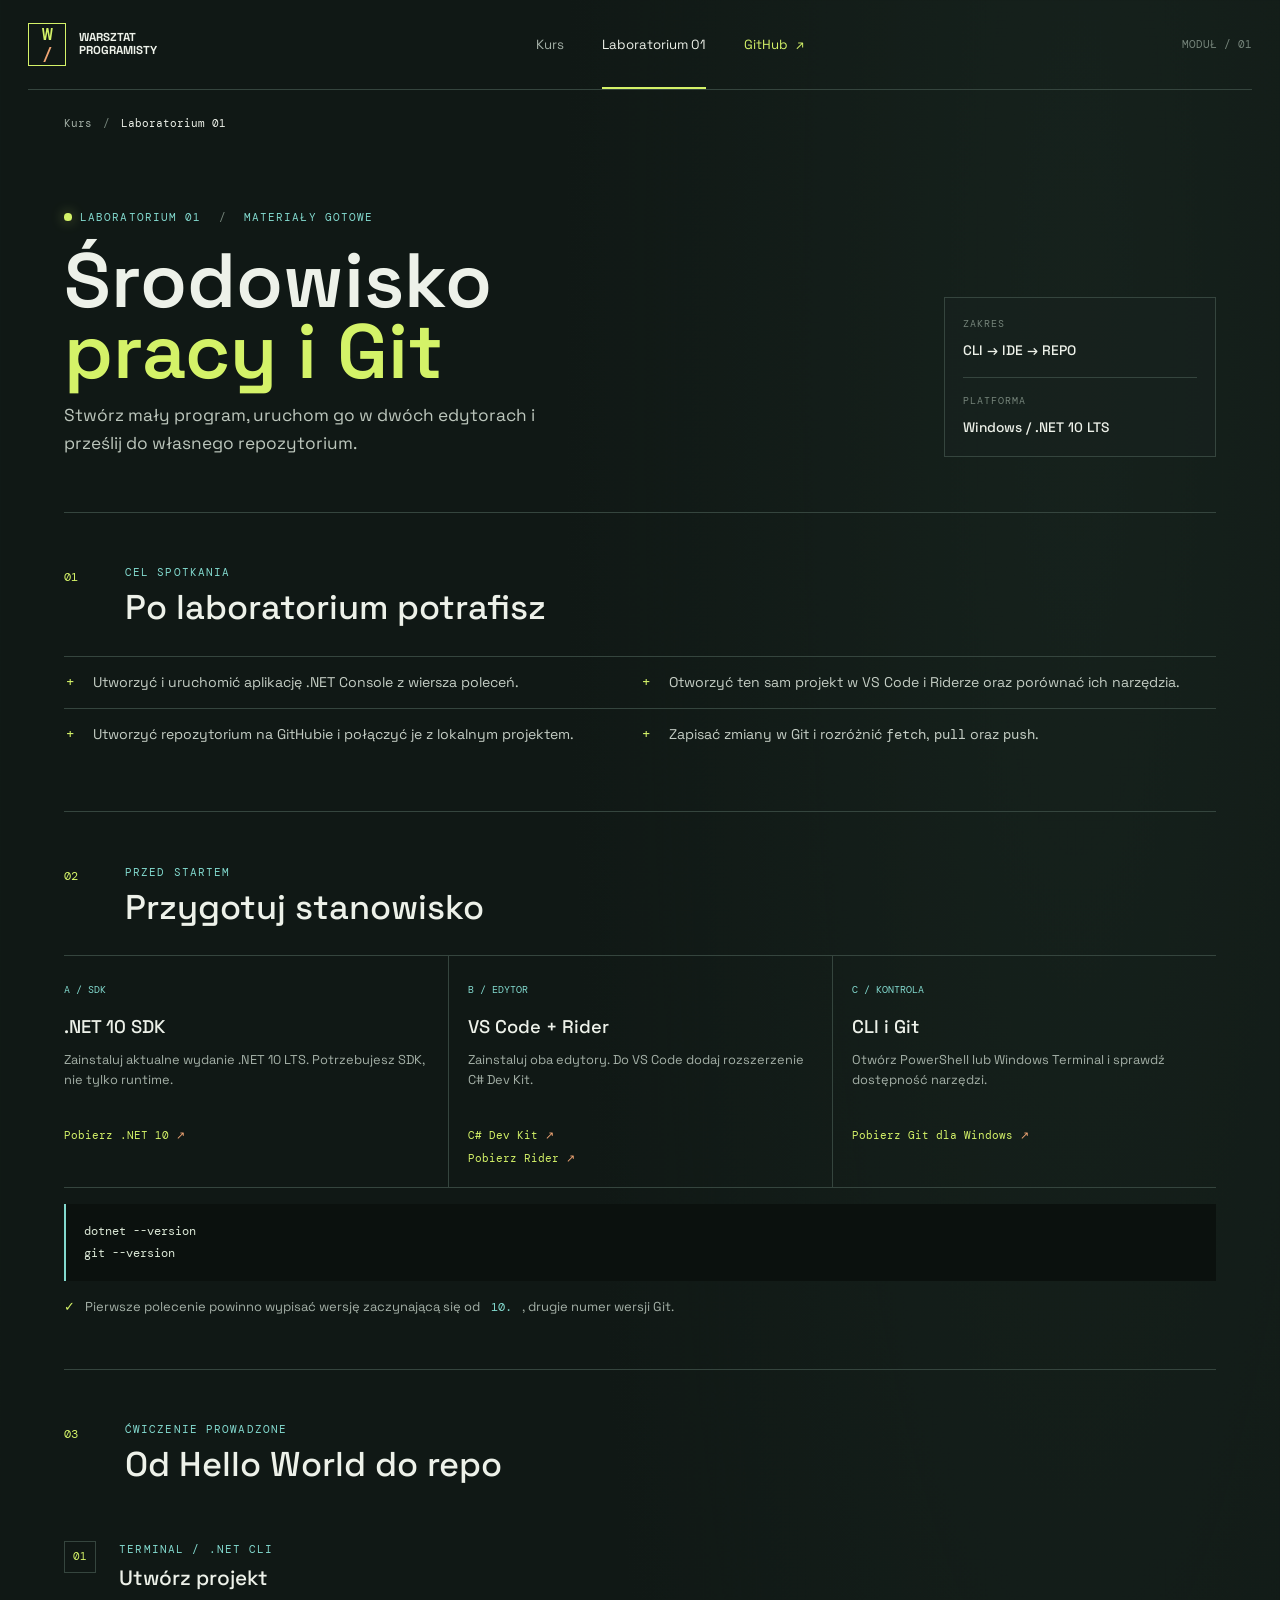
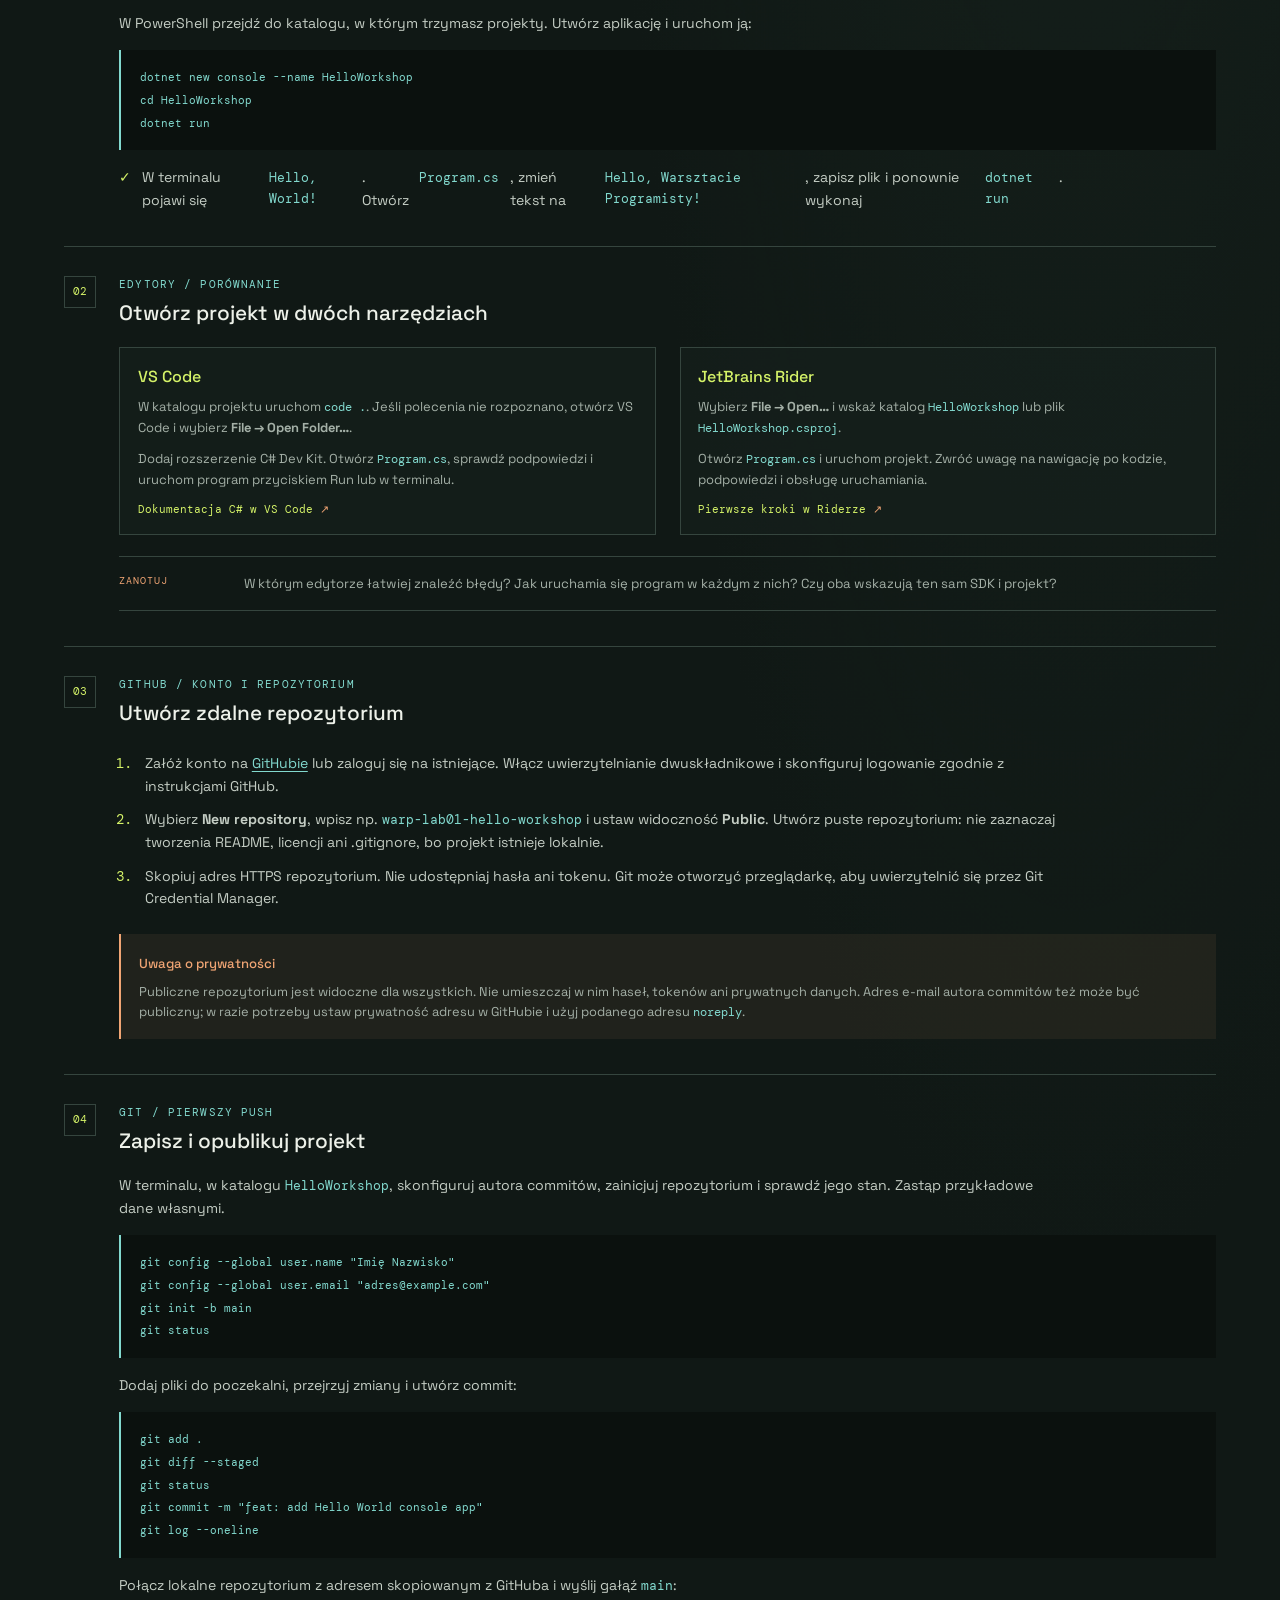
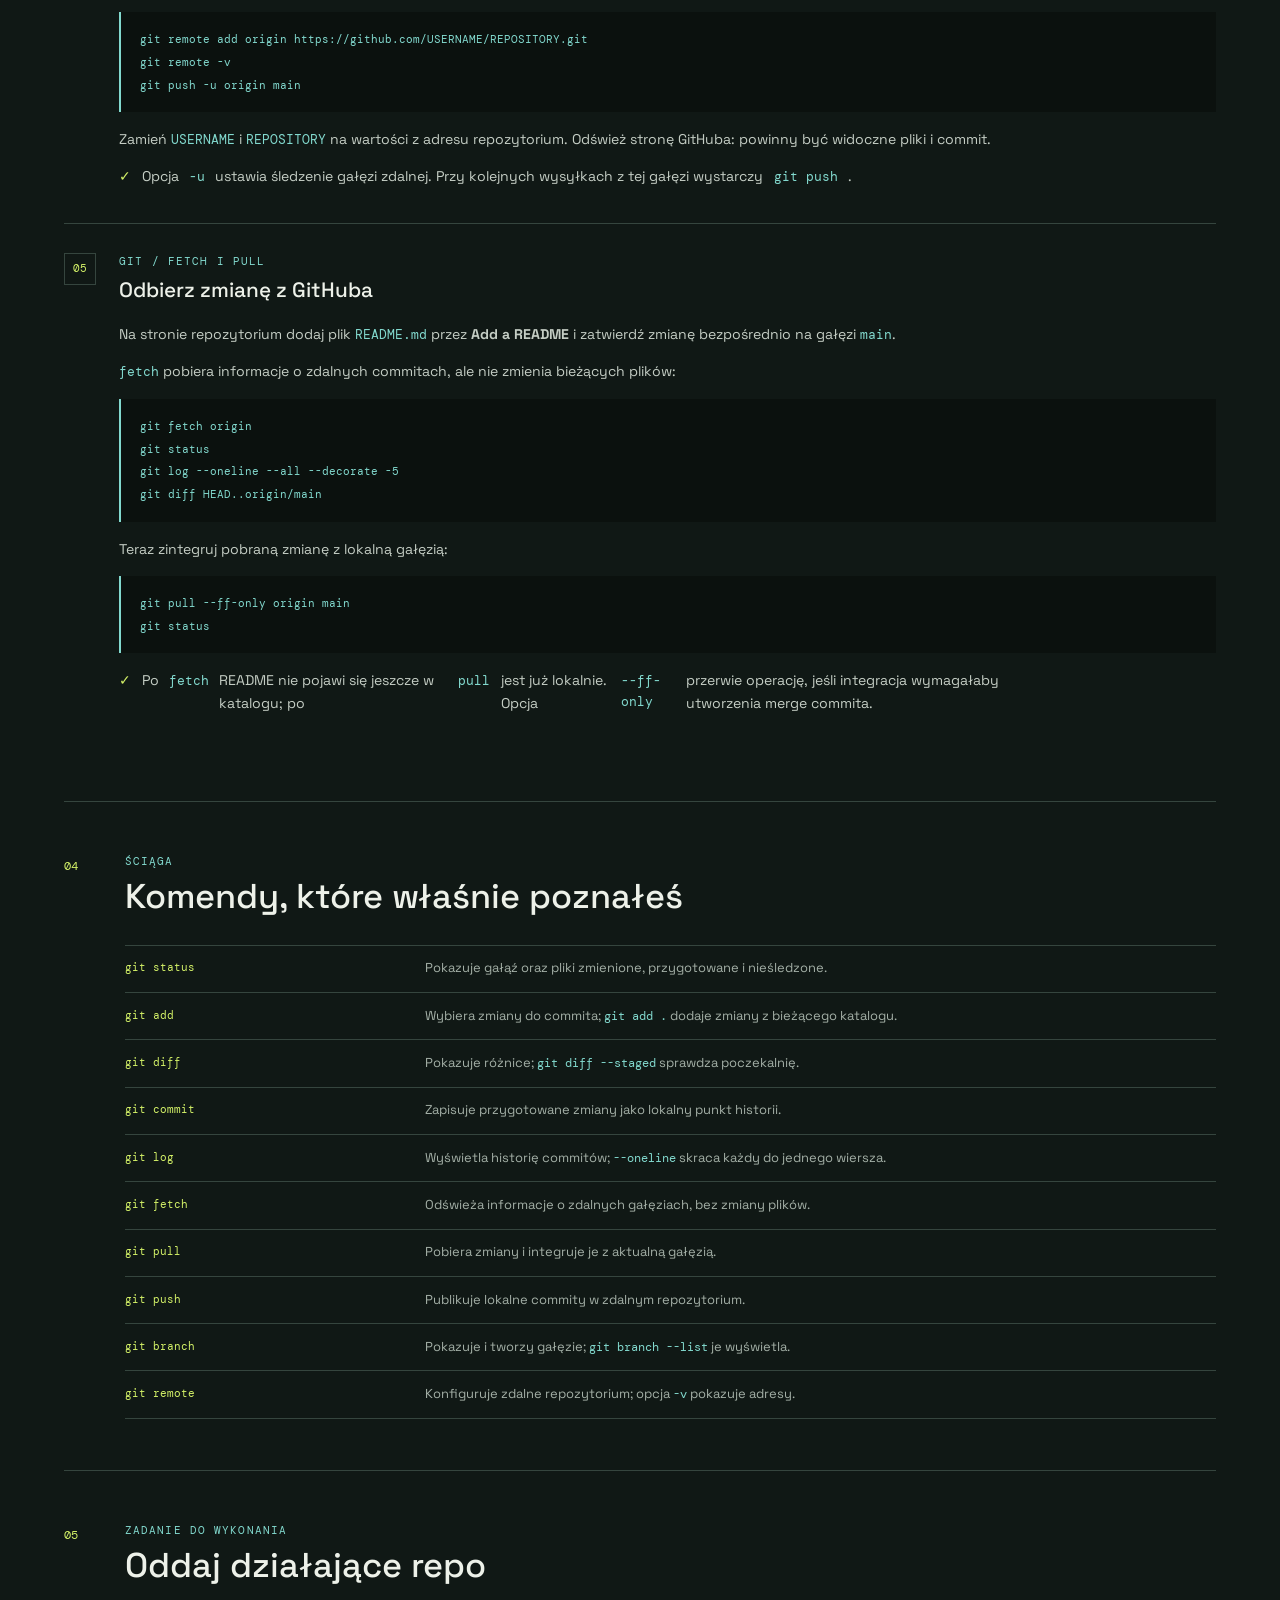
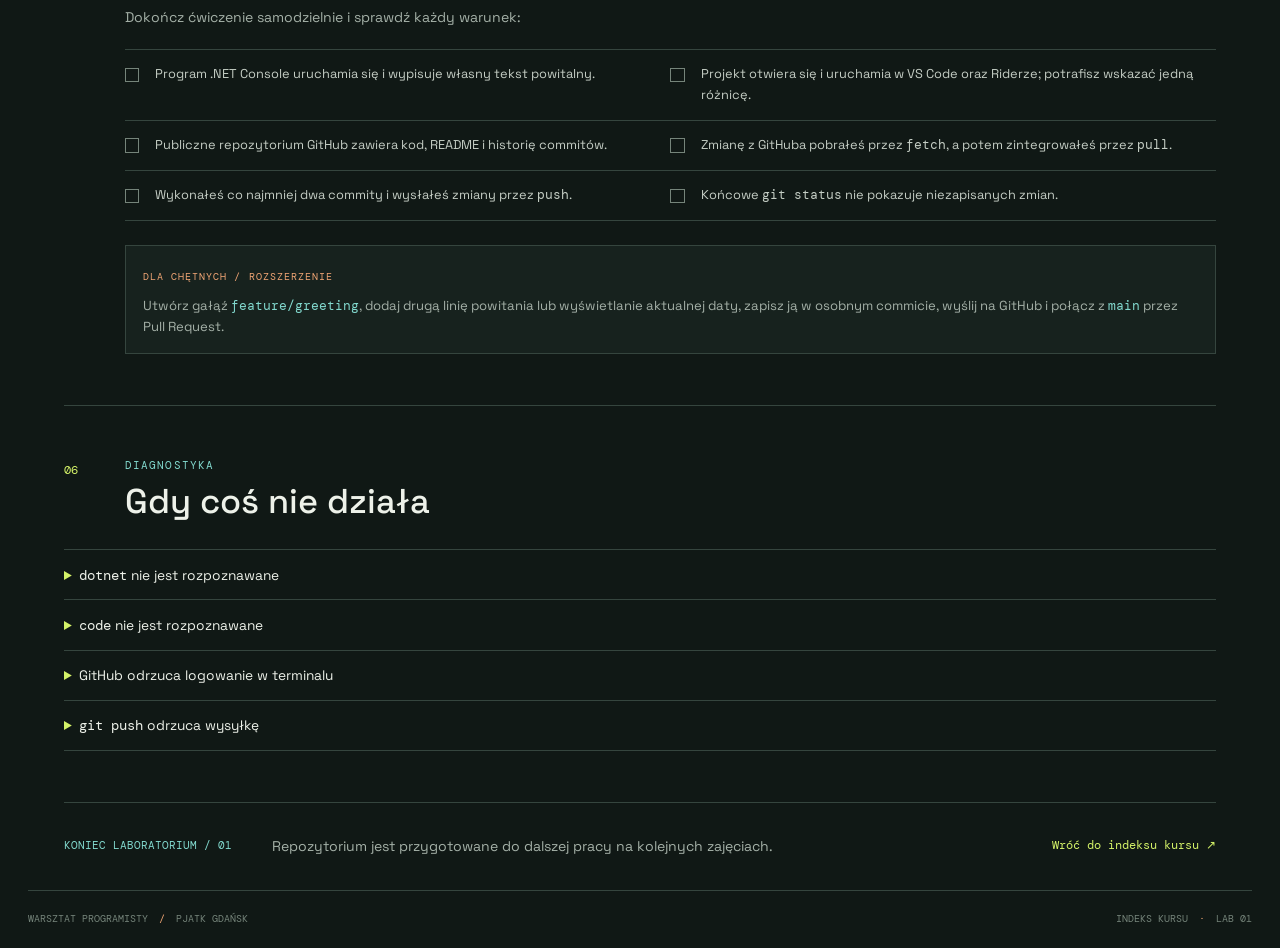
==== site/laboratoria/lab-01.html @ f2f9df4e "warp init" ====
<!doctype html>
<html lang="pl">
<head>
  <meta charset="utf-8">
  <meta name="viewport" content="width=device-width, initial-scale=1">
  <meta name="theme-color" content="#101815">
  <meta name="description" content="Laboratorium 01: projekt .NET Console, edytory oraz podstawy Git i GitHub.">
  <title>01. Środowisko pracy i Git | Warsztat Programisty</title>
  <link rel="preconnect" href="https://fonts.googleapis.com">
  <link rel="preconnect" href="https://fonts.gstatic.com" crossorigin>
  <link href="https://fonts.googleapis.com/css2?family=DM+Mono:wght@400;500&family=Space+Grotesk:wght@400;500;600;700&display=swap" rel="stylesheet">
  <link rel="stylesheet" href="../assets/css/styles.css">
</head>
<body>
  <a class="skip-link" href="#main">Przejdź do treści</a>
  <header class="site-header">
    <a class="wordmark" href="../index.html" aria-label="Warsztat Programisty, strona główna"><span class="wordmark-symbol" aria-hidden="true">W<span>/</span></span><span>WARSZTAT<br>PROGRAMISTY</span></a>
    <nav class="site-nav" aria-label="Nawigacja główna">
      <a class="nav-link" href="../index.html">Kurs</a>
      <a class="nav-link is-current" href="lab-01.html" aria-current="page">Laboratorium 01</a>
      <a class="nav-external" href="https://github.com/" target="_blank" rel="noreferrer">GitHub <span aria-hidden="true">↗</span></a>
    </nav>
    <span class="header-code">MODUŁ / 01</span>
  </header>

  <main id="main" class="lab-page">
    <nav class="breadcrumbs" aria-label="Okruszki nawigacyjne"><a href="../index.html">Kurs</a><span aria-hidden="true">/</span><span aria-current="page">Laboratorium 01</span></nav>
    <section class="lab-hero" aria-labelledby="lab-title">
      <div>
        <p class="eyebrow"><span class="live-dot" aria-hidden="true"></span> LABORATORIUM 01 <span class="eyebrow-divider">/</span> MATERIAŁY GOTOWE</p>
        <h1 id="lab-title">Środowisko<br><span>pracy i Git</span></h1>
        <p class="intro-lede">Stwórz mały program, uruchom go w dwóch edytorach i prześlij do własnego repozytorium.</p>
      </div>
      <aside class="lab-readout" aria-label="Zakres laboratorium"><span class="data-label">ZAKRES</span><strong>CLI → IDE → REPO</strong><span class="readout-rule" aria-hidden="true"></span><span class="data-label">PLATFORMA</span><strong>Windows / .NET 10 LTS</strong></aside>
    </section>

    <section class="section-block" aria-labelledby="outcomes-title">
      <div class="block-heading"><span class="block-number">01</span><div><p class="eyebrow">CEL SPOTKANIA</p><h2 id="outcomes-title">Po laboratorium potrafisz</h2></div></div>
      <ul class="outcome-list">
        <li>Utworzyć i uruchomić aplikację .NET Console z wiersza poleceń.</li>
        <li>Otworzyć ten sam projekt w VS Code i Riderze oraz porównać ich narzędzia.</li>
        <li>Utworzyć repozytorium na GitHubie i połączyć je z lokalnym projektem.</li>
        <li>Zapisać zmiany w Git i rozróżnić <code>fetch</code>, <code>pull</code> oraz <code>push</code>.</li>
      </ul>
    </section>

    <section class="section-block" aria-labelledby="prep-title">
      <div class="block-heading"><span class="block-number">02</span><div><p class="eyebrow">PRZED STARTEM</p><h2 id="prep-title">Przygotuj stanowisko</h2></div></div>
      <div class="prep-grid">
        <article class="prep-item"><span class="prep-index">A / SDK</span><h3>.NET 10 SDK</h3><p>Zainstaluj aktualne wydanie .NET 10 LTS. Potrzebujesz SDK, nie tylko runtime.</p><a class="small-link" href="https://dotnet.microsoft.com/download/dotnet/10.0" target="_blank" rel="noreferrer">Pobierz .NET 10 <span aria-hidden="true">↗</span></a></article>
        <article class="prep-item"><span class="prep-index">B / EDYTOR</span><h3>VS Code + Rider</h3><p>Zainstaluj oba edytory. Do VS Code dodaj rozszerzenie C# Dev Kit.</p><a class="small-link" href="https://code.visualstudio.com/docs/csharp/get-started" target="_blank" rel="noreferrer">C# Dev Kit <span aria-hidden="true">↗</span></a><a class="small-link" href="https://www.jetbrains.com/rider/download/" target="_blank" rel="noreferrer">Pobierz Rider <span aria-hidden="true">↗</span></a></article>
        <article class="prep-item"><span class="prep-index">C / KONTROLA</span><h3>CLI i Git</h3><p>Otwórz PowerShell lub Windows Terminal i sprawdź dostępność narzędzi.</p><a class="small-link" href="https://git-scm.com/download/win" target="_blank" rel="noreferrer">Pobierz Git dla Windows <span aria-hidden="true">↗</span></a></article>
      </div>
      <pre class="code-block"><code>dotnet --version
git --version</code></pre>
      <p class="expected-result"><span class="result-mark" aria-hidden="true">✓</span> Pierwsze polecenie powinno wypisać wersję zaczynającą się od <code>10.</code>, drugie numer wersji Git.</p>
    </section>

    <section class="section-block" aria-labelledby="steps-title">
      <div class="block-heading"><span class="block-number">03</span><div><p class="eyebrow">ĆWICZENIE PROWADZONE</p><h2 id="steps-title">Od Hello World do repo</h2></div></div>
      <article class="lesson-step">
        <div class="step-heading"><span class="step-number">01</span><div><p class="eyebrow">TERMINAL / .NET CLI</p><h3>Utwórz projekt</h3></div></div>
        <p>W PowerShell przejdź do katalogu, w którym trzymasz projekty. Utwórz aplikację i uruchom ją:</p>
        <pre class="code-block"><code>dotnet new console --name HelloWorkshop
cd HelloWorkshop
dotnet run</code></pre>
        <p class="expected-result"><span class="result-mark" aria-hidden="true">✓</span> W terminalu pojawi się <code>Hello, World!</code>. Otwórz <code>Program.cs</code>, zmień tekst na <code>Hello, Warsztacie Programisty!</code>, zapisz plik i ponownie wykonaj <code>dotnet run</code>.</p>
      </article>

      <article class="lesson-step">
        <div class="step-heading"><span class="step-number">02</span><div><p class="eyebrow">EDYTORY / PORÓWNANIE</p><h3>Otwórz projekt w dwóch narzędziach</h3></div></div>
        <div class="editor-columns">
          <div><h4>VS Code</h4><p>W katalogu projektu uruchom <code>code .</code>. Jeśli polecenia nie rozpoznano, otwórz VS Code i wybierz <strong>File → Open Folder…</strong>.</p><p>Dodaj rozszerzenie C# Dev Kit. Otwórz <code>Program.cs</code>, sprawdź podpowiedzi i uruchom program przyciskiem Run lub w terminalu.</p><a class="small-link" href="https://code.visualstudio.com/docs/csharp/get-started" target="_blank" rel="noreferrer">Dokumentacja C# w VS Code <span aria-hidden="true">↗</span></a></div>
          <div><h4>JetBrains Rider</h4><p>Wybierz <strong>File → Open…</strong> i wskaż katalog <code>HelloWorkshop</code> lub plik <code>HelloWorkshop.csproj</code>.</p><p>Otwórz <code>Program.cs</code> i uruchom projekt. Zwróć uwagę na nawigację po kodzie, podpowiedzi i obsługę uruchamiania.</p><a class="small-link" href="https://www.jetbrains.com/help/rider/Getting_Started.html" target="_blank" rel="noreferrer">Pierwsze kroki w Riderze <span aria-hidden="true">↗</span></a></div>
        </div>
        <div class="comparison-prompt"><span class="data-label">ZANOTUJ</span><p>W którym edytorze łatwiej znaleźć błędy? Jak uruchamia się program w każdym z nich? Czy oba wskazują ten sam SDK i projekt?</p></div>
      </article>

      <article class="lesson-step">
        <div class="step-heading"><span class="step-number">03</span><div><p class="eyebrow">GITHUB / KONTO I REPOZYTORIUM</p><h3>Utwórz zdalne repozytorium</h3></div></div>
        <ol class="instruction-list">
          <li>Załóż konto na <a href="https://github.com/signup" target="_blank" rel="noreferrer">GitHubie</a> lub zaloguj się na istniejące. Włącz uwierzytelnianie dwuskładnikowe i skonfiguruj logowanie zgodnie z instrukcjami GitHub.</li>
          <li>Wybierz <strong>New repository</strong>, wpisz np. <code>warp-lab01-hello-workshop</code> i ustaw widoczność <strong>Public</strong>. Utwórz puste repozytorium: nie zaznaczaj tworzenia README, licencji ani .gitignore, bo projekt istnieje lokalnie.</li>
          <li>Skopiuj adres HTTPS repozytorium. Nie udostępniaj hasła ani tokenu. Git może otworzyć przeglądarkę, aby uwierzytelnić się przez Git Credential Manager.</li>
        </ol>
        <aside class="safety-note"><strong>Uwaga o prywatności</strong><p>Publiczne repozytorium jest widoczne dla wszystkich. Nie umieszczaj w nim haseł, tokenów ani prywatnych danych. Adres e-mail autora commitów też może być publiczny; w razie potrzeby ustaw prywatność adresu w GitHubie i użyj podanego adresu <code>noreply</code>.</p></aside>
      </article>

      <article class="lesson-step">
        <div class="step-heading"><span class="step-number">04</span><div><p class="eyebrow">GIT / PIERWSZY PUSH</p><h3>Zapisz i opublikuj projekt</h3></div></div>
        <p>W terminalu, w katalogu <code>HelloWorkshop</code>, skonfiguruj autora commitów, zainicjuj repozytorium i sprawdź jego stan. Zastąp przykładowe dane własnymi.</p>
        <pre class="code-block"><code>git config --global user.name "Imię Nazwisko"
git config --global user.email "adres@example.com"
git init -b main
git status</code></pre>
        <p>Dodaj pliki do poczekalni, przejrzyj zmiany i utwórz commit:</p>
        <pre class="code-block"><code>git add .
git diff --staged
git status
git commit -m "feat: add Hello World console app"
git log --oneline</code></pre>
        <p>Połącz lokalne repozytorium z adresem skopiowanym z GitHuba i wyślij gałąź <code>main</code>:</p>
        <pre class="code-block"><code>git remote add origin https://github.com/USERNAME/REPOSITORY.git
git remote -v
git push -u origin main</code></pre>
        <p>Zamień <code>USERNAME</code> i <code>REPOSITORY</code> na wartości z adresu repozytorium. Odśwież stronę GitHuba: powinny być widoczne pliki i commit.</p>
        <p class="expected-result"><span class="result-mark" aria-hidden="true">✓</span> Opcja <code>-u</code> ustawia śledzenie gałęzi zdalnej. Przy kolejnych wysyłkach z tej gałęzi wystarczy <code>git push</code>.</p>
      </article>

      <article class="lesson-step">
        <div class="step-heading"><span class="step-number">05</span><div><p class="eyebrow">GIT / FETCH I PULL</p><h3>Odbierz zmianę z GitHuba</h3></div></div>
        <p>Na stronie repozytorium dodaj plik <code>README.md</code> przez <strong>Add a README</strong> i zatwierdź zmianę bezpośrednio na gałęzi <code>main</code>.</p>
        <p><code>fetch</code> pobiera informacje o zdalnych commitach, ale nie zmienia bieżących plików:</p>
        <pre class="code-block"><code>git fetch origin
git status
git log --oneline --all --decorate -5
git diff HEAD..origin/main</code></pre>
        <p>Teraz zintegruj pobraną zmianę z lokalną gałęzią:</p>
        <pre class="code-block"><code>git pull --ff-only origin main
git status</code></pre>
        <p class="expected-result"><span class="result-mark" aria-hidden="true">✓</span> Po <code>fetch</code> README nie pojawi się jeszcze w katalogu; po <code>pull</code> jest już lokalnie. Opcja <code>--ff-only</code> przerwie operację, jeśli integracja wymagałaby utworzenia merge commita.</p>
      </article>
    </section>

    <section class="section-block" aria-labelledby="git-title">
      <div class="block-heading"><span class="block-number">04</span><div><p class="eyebrow">ŚCIĄGA</p><h2 id="git-title">Komendy, które właśnie poznałeś</h2></div></div>
      <dl class="git-glossary">
        <div><dt><code>git status</code></dt><dd>Pokazuje gałąź oraz pliki zmienione, przygotowane i nieśledzone.</dd></div>
        <div><dt><code>git add</code></dt><dd>Wybiera zmiany do commita; <code>git add .</code> dodaje zmiany z bieżącego katalogu.</dd></div>
        <div><dt><code>git diff</code></dt><dd>Pokazuje różnice; <code>git diff --staged</code> sprawdza poczekalnię.</dd></div>
        <div><dt><code>git commit</code></dt><dd>Zapisuje przygotowane zmiany jako lokalny punkt historii.</dd></div>
        <div><dt><code>git log</code></dt><dd>Wyświetla historię commitów; <code>--oneline</code> skraca każdy do jednego wiersza.</dd></div>
        <div><dt><code>git fetch</code></dt><dd>Odświeża informacje o zdalnych gałęziach, bez zmiany plików.</dd></div>
        <div><dt><code>git pull</code></dt><dd>Pobiera zmiany i integruje je z aktualną gałęzią.</dd></div>
        <div><dt><code>git push</code></dt><dd>Publikuje lokalne commity w zdalnym repozytorium.</dd></div>
        <div><dt><code>git branch</code></dt><dd>Pokazuje i tworzy gałęzie; <code>git branch --list</code> je wyświetla.</dd></div>
        <div><dt><code>git remote</code></dt><dd>Konfiguruje zdalne repozytorium; opcja <code>-v</code> pokazuje adresy.</dd></div>
      </dl>
    </section>

    <section class="section-block" aria-labelledby="assignment-title">
      <div class="block-heading"><span class="block-number">05</span><div><p class="eyebrow">ZADANIE DO WYKONANIA</p><h2 id="assignment-title">Oddaj działające repo</h2></div></div>
      <p class="assignment-lede">Dokończ ćwiczenie samodzielnie i sprawdź każdy warunek:</p>
      <ul class="checklist">
        <li><span class="check-box" aria-hidden="true"></span><span>Program .NET Console uruchamia się i wypisuje własny tekst powitalny.</span></li>
        <li><span class="check-box" aria-hidden="true"></span><span>Projekt otwiera się i uruchamia w VS Code oraz Riderze; potrafisz wskazać jedną różnicę.</span></li>
        <li><span class="check-box" aria-hidden="true"></span><span>Publiczne repozytorium GitHub zawiera kod, README i historię commitów.</span></li>
        <li><span class="check-box" aria-hidden="true"></span><span>Zmianę z GitHuba pobrałeś przez <code>fetch</code>, a potem zintegrowałeś przez <code>pull</code>.</span></li>
        <li><span class="check-box" aria-hidden="true"></span><span>Wykonałeś co najmniej dwa commity i wysłałeś zmiany przez <code>push</code>.</span></li>
        <li><span class="check-box" aria-hidden="true"></span><span>Końcowe <code>git status</code> nie pokazuje niezapisanych zmian.</span></li>
      </ul>
      <aside class="extension-task"><span class="data-label">DLA CHĘTNYCH / ROZSZERZENIE</span><p>Utwórz gałąź <code>feature/greeting</code>, dodaj drugą linię powitania lub wyświetlanie aktualnej daty, zapisz ją w osobnym commicie, wyślij na GitHub i połącz z <code>main</code> przez Pull Request.</p></aside>
    </section>

    <section class="section-block troubleshooting" aria-labelledby="troubleshooting-title">
      <div class="block-heading"><span class="block-number">06</span><div><p class="eyebrow">DIAGNOSTYKA</p><h2 id="troubleshooting-title">Gdy coś nie działa</h2></div></div>
      <details><summary><code>dotnet</code> nie jest rozpoznawane</summary><p>Sprawdź, czy zainstalowano .NET SDK, a nie tylko runtime. Otwórz ponownie terminal po instalacji i wykonaj <code>dotnet --info</code>.</p></details>
      <details><summary><code>code</code> nie jest rozpoznawane</summary><p>Otwórz VS Code z menu Start i wybierz <strong>File → Open Folder…</strong>. CLI nie jest wymagane.</p></details>
      <details><summary>GitHub odrzuca logowanie w terminalu</summary><p>Użyj logowania przez przeglądarkę oferowanego przez Git Credential Manager. Nie wpisuj hasła do GitHuba jako hasła Git i nie publikuj tokenu.</p></details>
      <details><summary><code>git push</code> odrzuca wysyłkę</summary><p>Wykonaj <code>git fetch origin</code>, sprawdź <code>git status</code> i historię. Nie używaj <code>git push --force</code>. Jeśli zdalne repo ma niezależną historię, utwórz nowe puste repo albo sklonuj zdalne i przenieś do niego pliki projektu.</p></details>
    </section>

    <section class="next-step" aria-label="Następny krok"><span class="note-index">KONIEC LABORATORIUM / 01</span><p>Repozytorium jest przygotowane do dalszej pracy na kolejnych zajęciach.</p><a href="../index.html">Wróć do indeksu kursu <span aria-hidden="true">↗</span></a></section>
  </main>
  <footer class="site-footer"><span>WARSZTAT PROGRAMISTY <span class="footer-slash">/</span> PJATK GDAŃSK</span><span><a href="../index.html">INDEKS KURSU</a> <span class="footer-slash">·</span> LAB 01</span></footer>
</body>
</html>
---- site/assets/css/styles.css ----
:root {
  color-scheme: dark;
  --ink: #101815;
  --panel: #17221e;
  --line: #35453e;
  --text: #edf1e9;
  --muted: #a4b0a7;
  --soft: #75847a;
  --acid: #d4f268;
  --cyan: #82d9ce;
  --orange: #f0a574;
  --display: "Space Grotesk", "Arial Narrow", sans-serif;
  --body: "Space Grotesk", "Segoe UI", sans-serif;
  --mono: "DM Mono", "Cascadia Mono", Consolas, monospace;
  font-family: var(--body);
  font-synthesis: none;
  text-rendering: optimizeLegibility;
  background: var(--ink);
  color: var(--text);
}
* { box-sizing: border-box; }
html { min-width: 320px; scroll-behavior: smooth; }
body { min-height: 100vh; margin: 0; background-color: var(--ink); background-image: radial-gradient(ellipse at 84% 6%, rgb(62 98 77 / 13%), transparent 34%), linear-gradient(90deg, transparent 49.95%, rgb(210 240 224 / 3%) 50%, transparent 50.05%); background-size: auto, 5.5rem 5.5rem; color: var(--text); line-height: 1.6; }
a { color: inherit; text-underline-offset: 0.2em; }
a:hover { color: var(--acid); }
:focus-visible { outline: 2px solid var(--acid); outline-offset: 4px; }
::selection { background: var(--acid); color: var(--ink); }
code, pre, .eyebrow, .data-label, .header-code, .lab-state, .prep-index, .note-index, .block-number, .step-number, .wordmark-symbol { font-family: var(--mono); }
.skip-link { position: fixed; z-index: 10; top: 0.75rem; left: 0.75rem; transform: translateY(-160%); padding: 0.7rem 1rem; background: var(--acid); color: var(--ink); }
.skip-link:focus { transform: translateY(0); }
.site-header, main, .site-footer { width: min(100% - 3.5rem, 82rem); margin-inline: auto; }
.site-header { min-height: 5.6rem; display: flex; align-items: center; justify-content: space-between; gap: 2rem; border-bottom: 1px solid var(--line); }
.wordmark { display: inline-flex; align-items: center; gap: 0.8rem; text-decoration: none; font-size: 0.72rem; font-weight: 700; line-height: 1.15; }
.wordmark-symbol { display: grid; place-items: center; width: 2.4rem; aspect-ratio: 1; border: 1px solid var(--acid); color: var(--acid); font-size: 1.1rem; }
.wordmark-symbol span { color: var(--orange); }
.site-nav { display: flex; align-items: center; gap: clamp(1rem, 3vw, 2.8rem); height: 100%; }
.nav-link, .nav-external { position: relative; display: inline-flex; align-items: center; gap: 0.45rem; min-height: 2.75rem; color: var(--muted); font-size: 0.83rem; text-decoration: none; }
.nav-link:hover, .nav-external:hover, .nav-link.is-current { color: var(--text); }
.nav-link.is-current::after { position: absolute; right: 0; bottom: -1.42rem; left: 0; height: 2px; background: var(--acid); content: ""; }
.nav-external { color: var(--acid); }
.header-code { color: var(--soft); font-size: 0.68rem; }
.course-intro { display: grid; grid-template-columns: minmax(18rem, 0.9fr) minmax(25rem, 1.1fr); align-items: center; gap: clamp(2.5rem, 8vw, 8rem); padding-block: clamp(4.5rem, 9vw, 8.5rem) clamp(3.5rem, 7vw, 6.5rem); }
.eyebrow { margin: 0 0 1.1rem; color: var(--cyan); font-size: 0.7rem; letter-spacing: 0.1em; line-height: 1.6; }
.live-dot, .status-mark { display: inline-block; width: 0.48rem; height: 0.48rem; border-radius: 50%; background: var(--acid); box-shadow: 0 0 0.8rem rgb(212 242 104 / 45%); vertical-align: 0.04rem; }
.eyebrow-divider { padding-inline: 0.55rem; color: var(--soft); }
h1, h2, h3, h4, p { margin-top: 0; }
h1, h2, h3, h4 { font-family: var(--display); }
.course-intro h1, .lab-hero h1 { margin-bottom: 1.4rem; font-size: clamp(3.3rem, 7.5vw, 6.4rem); font-weight: 600; line-height: 0.92; letter-spacing: 0; }
.course-intro h1 span, .lab-hero h1 span { color: var(--acid); }
.intro-lede { max-width: 31rem; margin-bottom: 1.7rem; color: #bdc7bd; font-size: 1.08rem; }
.text-link { display: inline-flex; align-items: center; gap: 0.8rem; padding-block: 0.5rem; color: var(--acid); font-family: var(--mono); font-size: 0.78rem; text-decoration: none; border-bottom: 1px solid rgb(212 242 104 / 45%); }
.orbit-visual { position: relative; min-width: 0; margin: 0; aspect-ratio: 1.42; overflow: hidden; border: 1px solid var(--line); background: #26362f; }
.orbit-visual::after { position: absolute; inset: 0; background: linear-gradient(90deg, rgb(11 18 16 / 20%), transparent 65%), linear-gradient(0deg, rgb(11 18 16 / 75%), transparent 38%); content: ""; pointer-events: none; }
.orbit-visual img { width: 100%; height: 100%; object-fit: cover; object-position: center 55%; filter: saturate(0.72) contrast(1.05); }
.orbit-visual figcaption { position: absolute; z-index: 1; right: 1.1rem; bottom: 1rem; left: 1.1rem; display: flex; justify-content: space-between; gap: 1rem; color: #e0e9dc; font-family: var(--mono); font-size: 0.62rem; }
.visual-stamp { position: absolute; z-index: 1; top: 1rem; right: 1rem; display: grid; place-items: center; width: 3.2rem; aspect-ratio: 1; border: 1px solid rgb(212 242 104 / 70%); color: var(--acid); font-family: var(--mono); font-size: 0.66rem; line-height: 1.2; text-align: center; }
.status-bar { display: grid; grid-template-columns: repeat(3, 1fr); border-block: 1px solid var(--line); }
.status-bar > div { display: grid; gap: 0.38rem; padding: 1.15rem 1.5rem 1.15rem 0; }
.status-bar > div + div { padding-left: 1.5rem; border-left: 1px solid var(--line); }
.data-label { color: var(--soft); font-size: 0.63rem; letter-spacing: 0.1em; }
.status-bar strong { display: flex; align-items: center; gap: 0.5rem; font-size: 0.86rem; font-weight: 500; }
.lab-index { padding-block: clamp(4rem, 8vw, 7rem); }
.section-heading { display: flex; align-items: end; justify-content: space-between; gap: 2rem; margin-bottom: 1.5rem; }
.section-heading .eyebrow { margin-bottom: 0.55rem; }
.section-heading h2, .block-heading h2 { margin-bottom: 0; font-size: clamp(1.8rem, 3vw, 2.55rem); font-weight: 500; line-height: 1.12; }
.section-note { margin-bottom: 0.15rem; color: var(--muted); font-size: 0.82rem; text-align: right; }
.lab-row { display: grid; grid-template-columns: 4.5rem minmax(0, 1fr) auto 2rem; align-items: center; gap: 1rem; min-height: 6.2rem; padding: 1rem 1.15rem; border-top: 1px solid var(--line); text-decoration: none; transition: background-color 180ms ease, padding 180ms ease; }
.lab-row:hover { padding-inline: 1.4rem; background: var(--panel); }
.lab-number { color: var(--acid); font-family: var(--mono); }
.lab-name { display: grid; gap: 0.15rem; }
.lab-name strong { font-size: 1rem; font-weight: 500; }
.lab-name small { color: var(--muted); font-size: 0.75rem; }
.lab-state { color: var(--acid); font-size: 0.61rem; }
.lab-arrow { color: var(--acid); text-align: right; }
.lab-row.is-pending { cursor: default; border-bottom: 1px solid var(--line); }
.lab-row.is-pending .lab-number, .lab-row.is-pending .lab-state, .lab-row.is-pending .lab-arrow { color: var(--soft); }
.lab-row.is-pending:hover { padding-inline: 1.15rem; background: transparent; }
.course-note { display: grid; grid-template-columns: 8rem minmax(0, 1fr) 2rem; align-items: start; gap: 1.2rem; padding: 1.4rem 0; border-top: 1px solid var(--line); color: var(--muted); }
.course-note p { max-width: 48rem; margin: 0; font-size: 0.88rem; }
.course-note > a { color: var(--acid); font-size: 1.3rem; text-decoration: none; text-align: right; }
.note-index { color: var(--cyan); font-size: 0.66rem; }
.site-footer { display: flex; justify-content: space-between; gap: 1rem; padding-block: 1.3rem; border-top: 1px solid var(--line); color: var(--soft); font-family: var(--mono); font-size: 0.62rem; }
.site-footer a { color: inherit; text-decoration: none; }
.footer-slash { padding-inline: 0.3rem; color: var(--orange); }
.lab-page { max-width: 72rem; }
.breadcrumbs { display: flex; gap: 0.7rem; padding-top: 1.6rem; color: var(--soft); font-family: var(--mono); font-size: 0.68rem; }
.breadcrumbs a { color: var(--muted); text-decoration: none; }
.breadcrumbs [aria-current] { color: var(--text); }
.lab-hero { display: grid; grid-template-columns: minmax(0, 1fr) 17rem; align-items: end; gap: 3rem; padding-block: 4.8rem 3.4rem; border-bottom: 1px solid var(--line); }
.lab-hero h1 { margin-bottom: 1rem; font-size: clamp(3rem, 6vw, 5.3rem); }
.lab-hero .intro-lede { margin-bottom: 0; }
.lab-readout { display: grid; gap: 0.45rem; padding: 1.15rem; border: 1px solid var(--line); background: rgb(23 34 30 / 70%); }
.lab-readout strong { font-size: 0.86rem; font-weight: 500; }
.readout-rule { height: 1px; margin-block: 0.5rem; background: var(--line); }
.section-block { padding-block: 3.2rem; border-bottom: 1px solid var(--line); }
.block-heading { display: grid; grid-template-columns: 3rem minmax(0, 1fr); gap: 0.8rem; align-items: start; margin-bottom: 1.8rem; }
.block-number { padding-top: 0.24rem; color: var(--acid); font-size: 0.77rem; }
.block-heading .eyebrow { margin-bottom: 0.4rem; }
.block-heading h2 { font-size: clamp(1.55rem, 3vw, 2.15rem); }
.outcome-list { display: grid; grid-template-columns: repeat(2, 1fr); margin: 0; padding: 0; list-style: none; }
.outcome-list li { position: relative; padding: 0.9rem 1rem 0.9rem 1.8rem; border-top: 1px solid var(--line); color: #c4cdc4; font-size: 0.88rem; }
.outcome-list li::before { position: absolute; left: 0.15rem; color: var(--acid); font-family: var(--mono); content: "+"; }
.prep-grid { display: grid; grid-template-columns: repeat(3, minmax(0, 1fr)); border-block: 1px solid var(--line); }
.prep-item { min-width: 0; padding: 1.2rem; }
.prep-item:first-child { padding-left: 0; }
.prep-item + .prep-item { border-left: 1px solid var(--line); }
.prep-index { color: var(--cyan); font-size: 0.65rem; }
.prep-item h3 { margin: 0.7rem 0 0.5rem; font-size: 1.15rem; font-weight: 500; }
.prep-item p { min-height: 4.1rem; margin-bottom: 0.75rem; color: var(--muted); font-size: 0.8rem; }
.small-link { display: block; width: fit-content; margin-top: 0.35rem; color: var(--acid); font-family: var(--mono); font-size: 0.68rem; text-decoration: none; }
.small-link span { color: var(--orange); }
.code-block { overflow-x: auto; margin: 1rem 0; padding: 1rem 1.15rem; border-left: 2px solid var(--cyan); background: #0b110e; color: #dce9d7; font-family: var(--mono); font-size: 0.78rem; line-height: 1.8; }
.code-block code { white-space: pre; }
.expected-result { display: flex; align-items: baseline; gap: 0.65rem; margin: 0.8rem 0 0; color: var(--muted); font-size: 0.81rem; }
.expected-result code { color: var(--acid); }
.result-mark { color: var(--acid); font-family: var(--mono); }
.lesson-step { padding-block: 1.8rem 2.2rem; border-top: 1px solid var(--line); }
.lesson-step:first-of-type { border-top: 0; }
.step-heading { display: grid; grid-template-columns: 2.6rem minmax(0, 1fr); gap: 0.85rem; align-items: start; margin-bottom: 1rem; }
.step-number { display: grid; place-items: center; width: 2rem; aspect-ratio: 1; border: 1px solid var(--line); color: var(--acid); font-size: 0.7rem; }
.step-heading .eyebrow { margin-bottom: 0.2rem; }
.step-heading h3 { margin-bottom: 0; font-size: 1.3rem; font-weight: 500; }
.lesson-step > p, .lesson-step > ol { max-width: 59rem; margin-left: 3.45rem; color: #c4cdc4; font-size: 0.88rem; }
.lesson-step > .code-block { margin-left: 3.45rem; }
.lesson-step code, .expected-result code, .git-glossary code { color: var(--cyan); font-size: 0.92em; }
.editor-columns { display: grid; grid-template-columns: repeat(2, minmax(0, 1fr)); gap: 1.5rem; margin: 1rem 0 1.3rem 3.45rem; }
.editor-columns > div { padding: 1rem 1.1rem; border: 1px solid var(--line); background: rgb(23 34 30 / 55%); }
.editor-columns h4 { margin-bottom: 0.5rem; color: var(--acid); font-size: 1rem; font-weight: 500; }
.editor-columns p { margin-bottom: 0.65rem; color: var(--muted); font-size: 0.81rem; }
.editor-columns a { overflow-wrap: anywhere; }
.comparison-prompt { display: grid; grid-template-columns: 7rem 1fr; gap: 0.8rem; margin-left: 3.45rem; padding: 1rem 0; border-block: 1px solid var(--line); }
.comparison-prompt .data-label { color: var(--orange); }
.comparison-prompt p { margin: 0; color: var(--muted); font-size: 0.82rem; }
.instruction-list { padding-left: 1.3rem; }
.instruction-list li { padding: 0.35rem 0 0.35rem 0.3rem; }
.instruction-list li::marker { color: var(--acid); font-family: var(--mono); }
.instruction-list a { color: var(--cyan); }
.safety-note { margin: 1.2rem 0 0 3.45rem; padding: 1rem 1.1rem; border-left: 2px solid var(--orange); background: rgb(240 165 116 / 7%); }
.safety-note strong { color: var(--orange); font-size: 0.82rem; font-weight: 500; }
.safety-note p { margin: 0.35rem 0 0; color: var(--muted); font-size: 0.8rem; }
.command-key { display: grid; grid-template-columns: repeat(3, 1fr); margin: 1.3rem 0 0 3.45rem; border-block: 1px solid var(--line); }
.command-key p { display: grid; gap: 0.3rem; margin: 0; padding: 0.8rem 0.9rem; }
.command-key p:first-child { padding-left: 0; }
.command-key p + p { border-left: 1px solid var(--line); }
.command-key code { color: var(--acid); font-size: 0.78rem; }
.command-key span { color: var(--muted); font-size: 0.72rem; }
.git-glossary { margin: 0 0 0 3.8rem; border-top: 1px solid var(--line); }
.git-glossary > div { display: grid; grid-template-columns: minmax(9rem, 0.35fr) minmax(0, 1fr); gap: 1.5rem; padding: 0.8rem 0; border-bottom: 1px solid var(--line); }
.git-glossary dt { font-family: var(--mono); font-size: 0.78rem; }
.git-glossary dt code { color: var(--acid); }
.git-glossary dd { margin: 0; color: var(--muted); font-size: 0.81rem; }
.assignment-lede { margin: -0.5rem 0 1.3rem 3.8rem; color: var(--muted); font-size: 0.88rem; }
.checklist { display: grid; grid-template-columns: repeat(2, 1fr); margin: 0 0 0 3.8rem; padding: 0; list-style: none; border-top: 1px solid var(--line); }
.checklist li { display: grid; grid-template-columns: 1.2rem 1fr; gap: 0.7rem; padding: 0.9rem 1rem 0.9rem 0; border-bottom: 1px solid var(--line); color: #c4cdc4; font-size: 0.8rem; }
.check-box { width: 0.9rem; aspect-ratio: 1; margin-top: 0.2rem; border: 1px solid var(--soft); }
.extension-task { margin: 1.5rem 0 0 3.8rem; padding: 1rem 1.1rem; border: 1px solid var(--line); background: var(--panel); }
.extension-task .data-label { color: var(--orange); }
.extension-task p { margin: 0.45rem 0 0; color: var(--muted); font-size: 0.82rem; }
.extension-task code { color: var(--cyan); }
.troubleshooting details { border-top: 1px solid var(--line); }
.troubleshooting details:last-child { border-bottom: 1px solid var(--line); }
.troubleshooting summary { padding: 0.85rem 0; color: var(--text); font-size: 0.86rem; cursor: pointer; }
.troubleshooting summary::marker { color: var(--acid); }
.troubleshooting details p { max-width: 58rem; margin: -0.2rem 0 1rem; color: var(--muted); font-size: 0.82rem; }
.next-step { display: grid; grid-template-columns: 12rem 1fr auto; align-items: center; gap: 1rem; padding-block: 2rem; }
.next-step p { margin: 0; color: var(--muted); font-size: 0.88rem; }
.next-step a { color: var(--acid); font-family: var(--mono); font-size: 0.72rem; text-decoration: none; }
@media (max-width: 760px) {
  .site-header, main, .site-footer { width: min(100% - 2rem, 82rem); }
  .site-header { min-height: 4.8rem; gap: 1rem; }
  .header-code { display: none; }
  .site-nav { gap: 1rem; }
  .nav-link, .nav-external { font-size: 0.75rem; }
  .nav-link.is-current::after { bottom: -1.13rem; }
  .course-intro { grid-template-columns: 1fr; gap: 2.3rem; padding-block: 4rem 3rem; }
  .course-intro h1 { font-size: clamp(3.3rem, 13vw, 5.5rem); }
  .orbit-visual { width: 100%; aspect-ratio: 1.65; }
  .lab-hero { grid-template-columns: 1fr; gap: 1.8rem; padding-top: 3.4rem; }
  .lab-readout { grid-template-columns: 1fr 1fr; align-items: center; }
  .readout-rule { display: none; }
  .prep-grid { grid-template-columns: 1fr; }
  .prep-item, .prep-item:first-child { padding: 1rem 0; }
  .prep-item + .prep-item { border-top: 1px solid var(--line); border-left: 0; }
  .prep-item p { min-height: 0; }
}
@media (max-width: 520px) {
  .site-header, main, .site-footer { width: min(100% - 1.4rem, 82rem); }
  .site-header { min-height: 4.4rem; }
  .wordmark { gap: 0.5rem; font-size: 0.58rem; }
  .wordmark-symbol { width: 1.9rem; font-size: 0.95rem; }
  .site-nav { gap: 0.7rem; }
  .nav-link, .nav-external { min-height: 2.5rem; font-size: 0.68rem; }
  .nav-link.is-current::after { bottom: -0.96rem; }
  .nav-external { display: none; }
  .course-intro { padding-top: 3.3rem; }
  .course-intro h1, .lab-hero h1 { font-size: clamp(2.8rem, 14vw, 4.1rem); }
  .intro-lede { font-size: 0.98rem; }
  .orbit-visual { aspect-ratio: 1.2; }
  .orbit-visual figcaption { flex-direction: column; gap: 0.2rem; font-size: 0.56rem; }
  .status-bar { grid-template-columns: 1fr; }
  .status-bar > div, .status-bar > div + div { padding: 0.8rem 0; border-left: 0; }
  .status-bar > div + div { border-top: 1px solid var(--line); }
  .section-heading { align-items: start; }
  .section-note { font-size: 0.72rem; }
  .lab-row { grid-template-columns: 2rem minmax(0, 1fr) 1.2rem; gap: 0.6rem; padding-inline: 0.4rem; }
  .lab-row:hover, .lab-row.is-pending:hover { padding-inline: 0.4rem; }
  .lab-state { grid-column: 2; grid-row: 2; font-size: 0.55rem; }
  .lab-arrow { grid-column: 3; grid-row: 1 / span 2; }
  .lab-name small { font-size: 0.68rem; }
  .course-note { grid-template-columns: 1fr 1.5rem; gap: 0.5rem; }
  .course-note p { grid-column: 1; grid-row: 2; }
  .course-note > a { grid-column: 2; grid-row: 1 / span 2; }
  .site-footer { flex-direction: column; font-size: 0.57rem; }
  .lab-hero { padding-block: 3rem 2rem; }
  .lab-readout { gap: 0.35rem; padding: 0.85rem; }
  .lab-readout strong { font-size: 0.76rem; }
  .section-block { padding-block: 2.4rem; }
  .block-heading { grid-template-columns: 2rem minmax(0, 1fr); gap: 0.5rem; }
  .block-heading h2 { font-size: 1.5rem; }
  .outcome-list { grid-template-columns: 1fr; }
  .lesson-step > p, .lesson-step > ol, .lesson-step > .code-block, .editor-columns, .comparison-prompt, .safety-note, .git-glossary, .assignment-lede, .checklist, .extension-task { margin-left: 0; }
  .lesson-step > p, .lesson-step > ol { font-size: 0.82rem; }
  .editor-columns { grid-template-columns: 1fr; gap: 0.7rem; }
  .comparison-prompt { grid-template-columns: 1fr; gap: 0.4rem; }
  .git-glossary > div { grid-template-columns: 1fr; gap: 0.3rem; }
  .checklist { grid-template-columns: 1fr; }
  .next-step { grid-template-columns: 1fr auto; }
  .next-step .note-index { grid-column: 1 / -1; }
}
@media (prefers-reduced-motion: reduce) {
  *, *::before, *::after { scroll-behavior: auto !important; transition-duration: 0.01ms !important; animation-duration: 0.01ms !important; animation-iteration-count: 1 !important; }
}
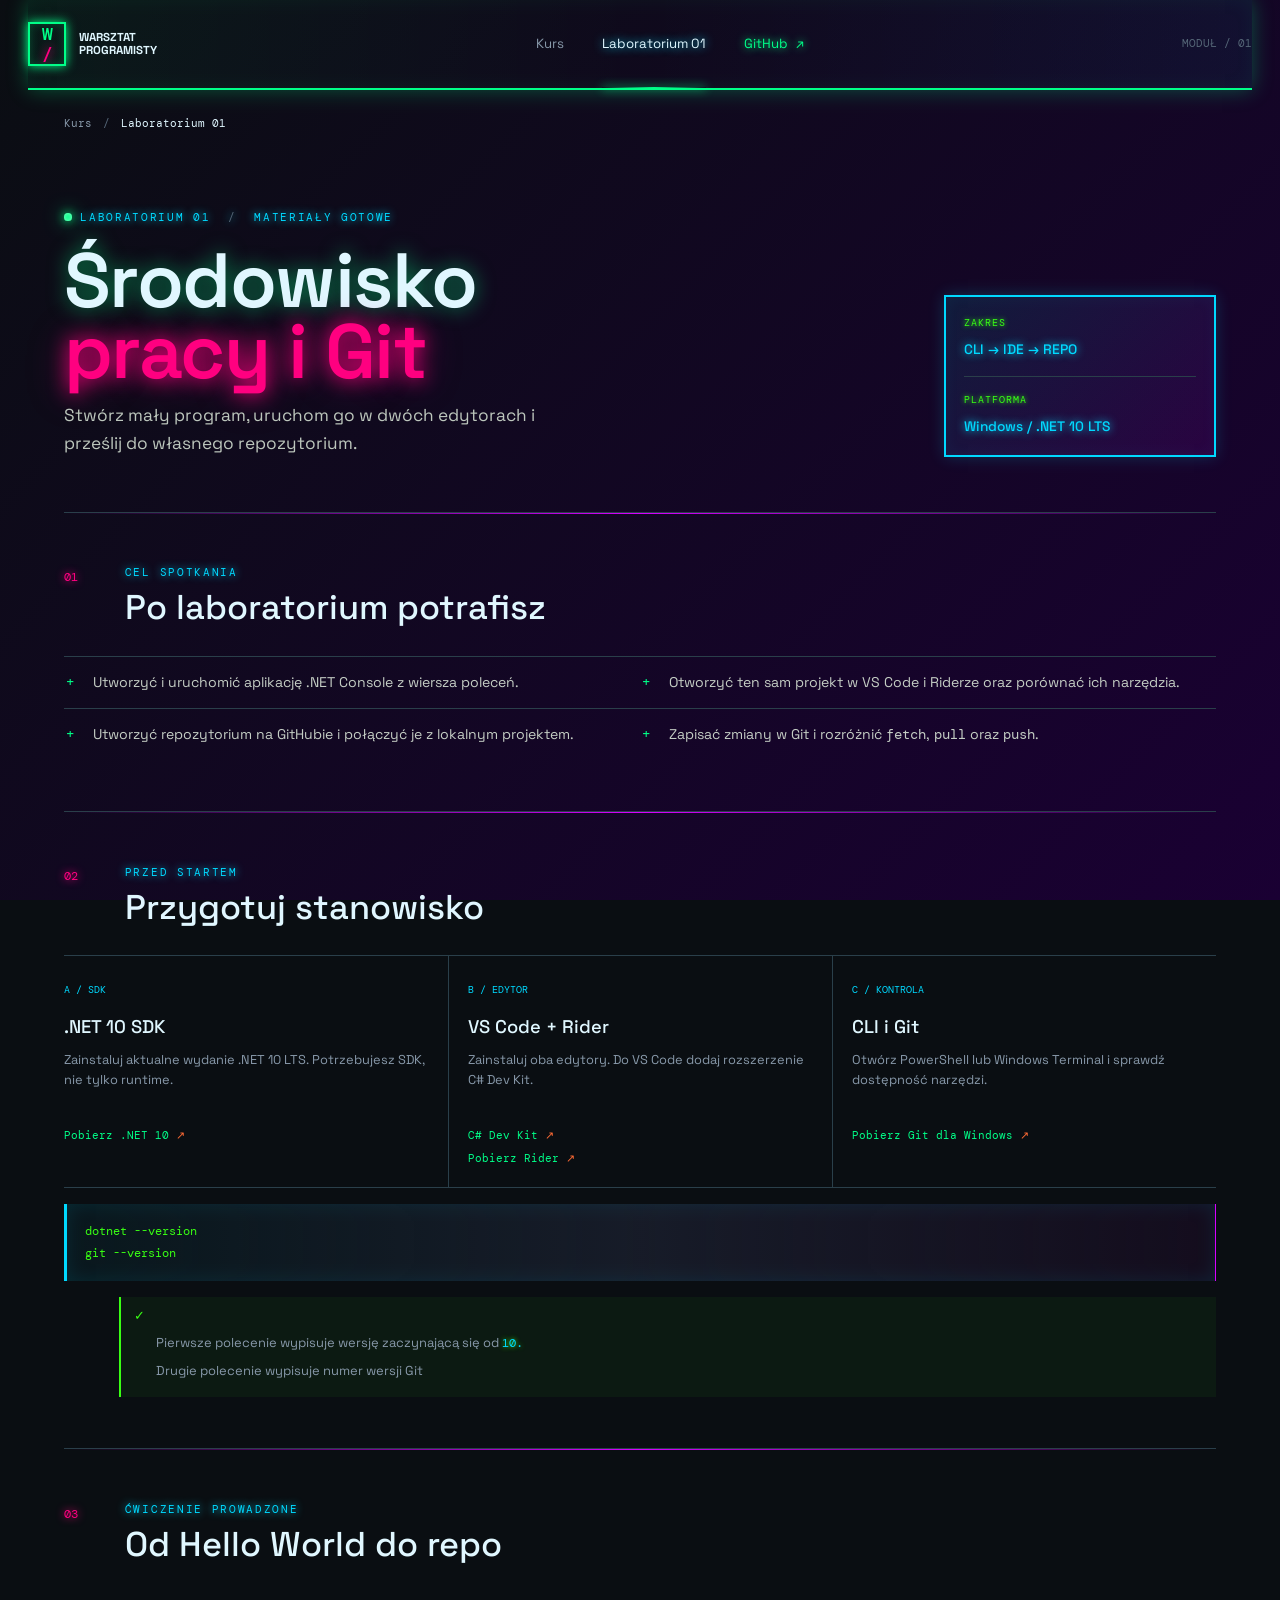
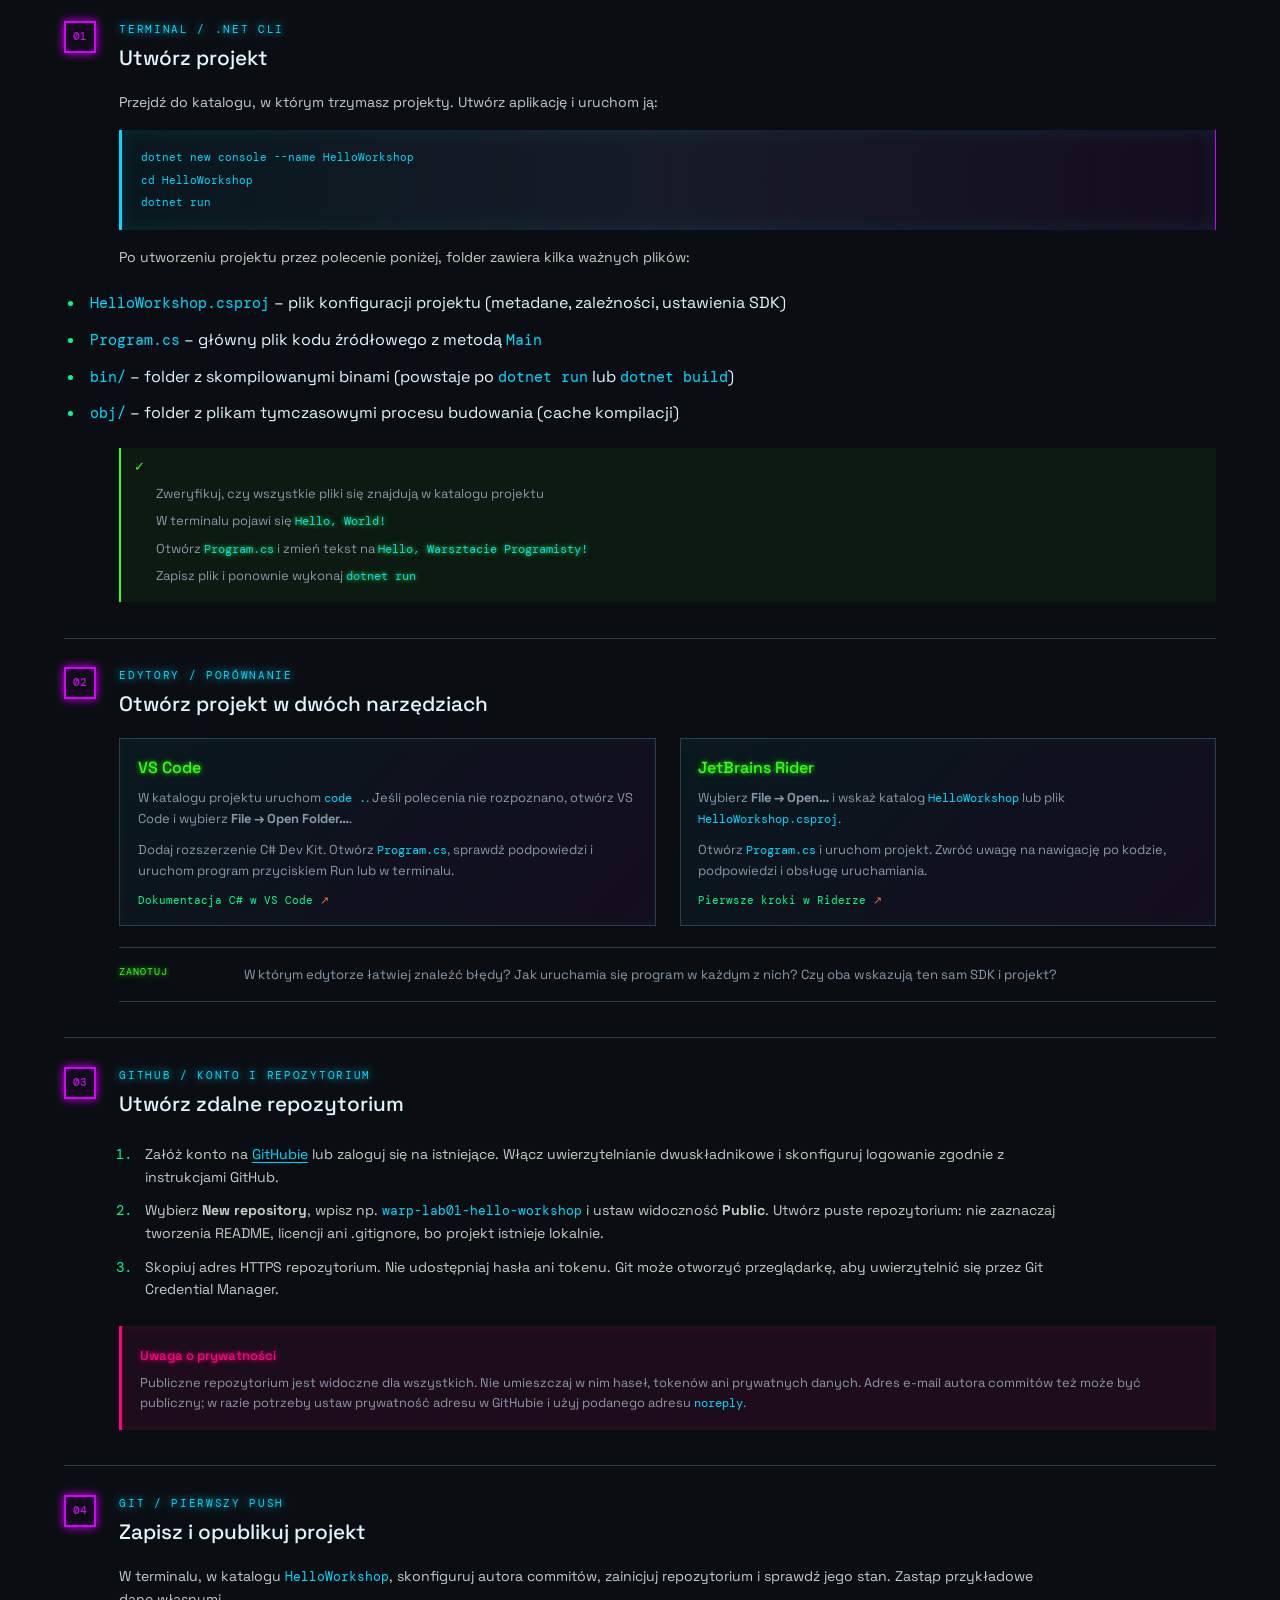
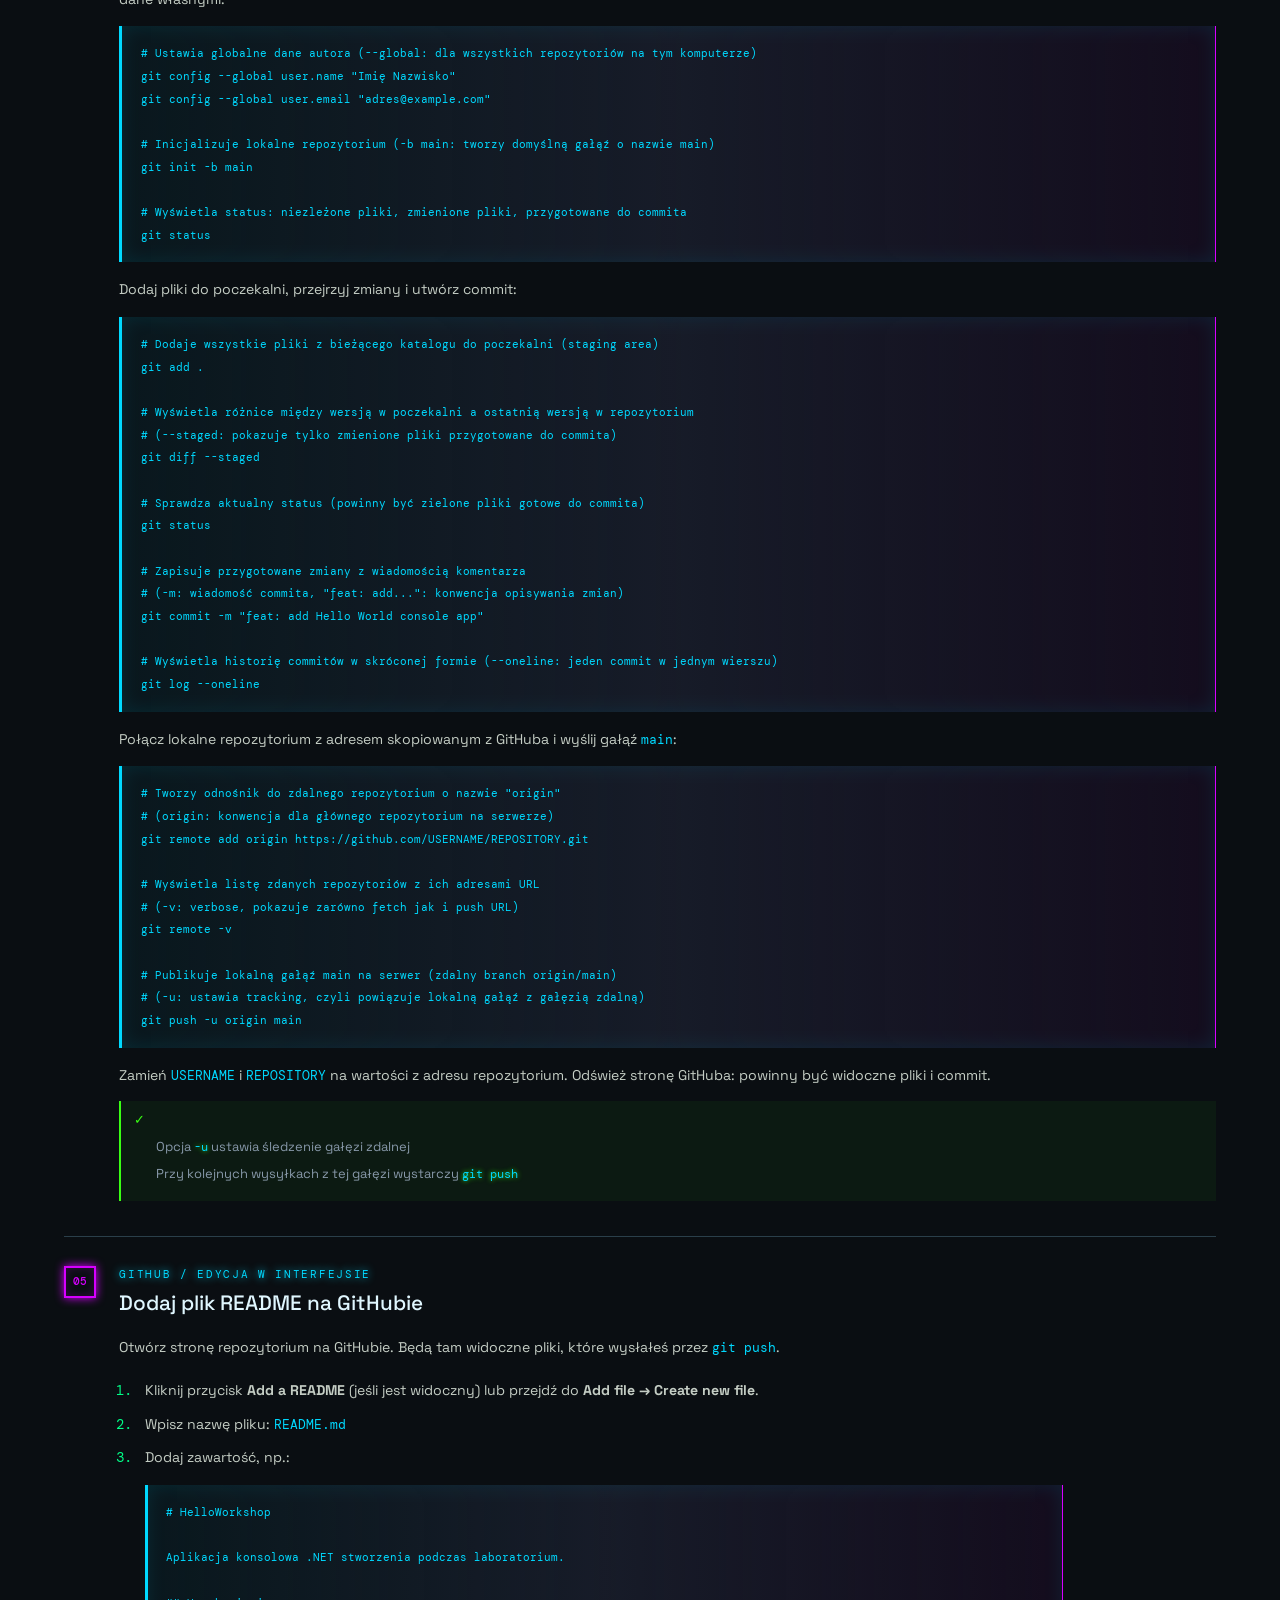
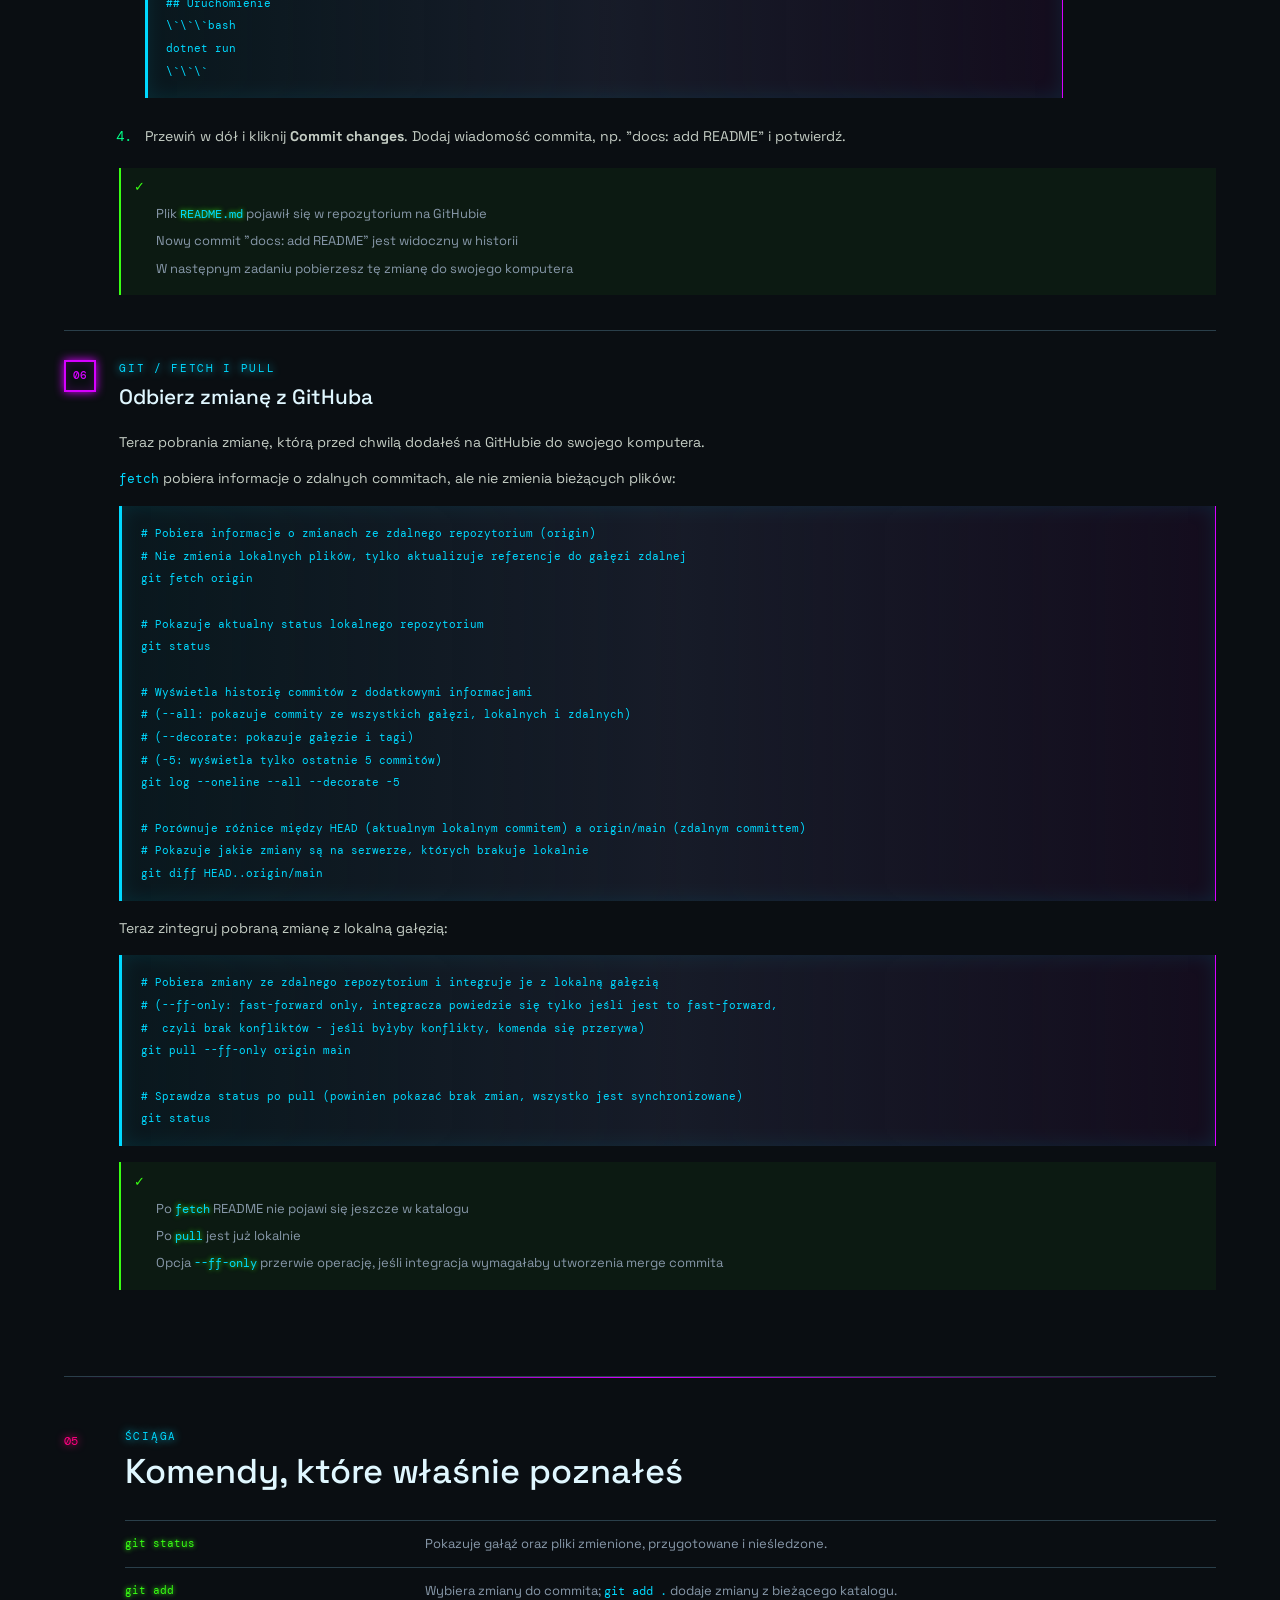
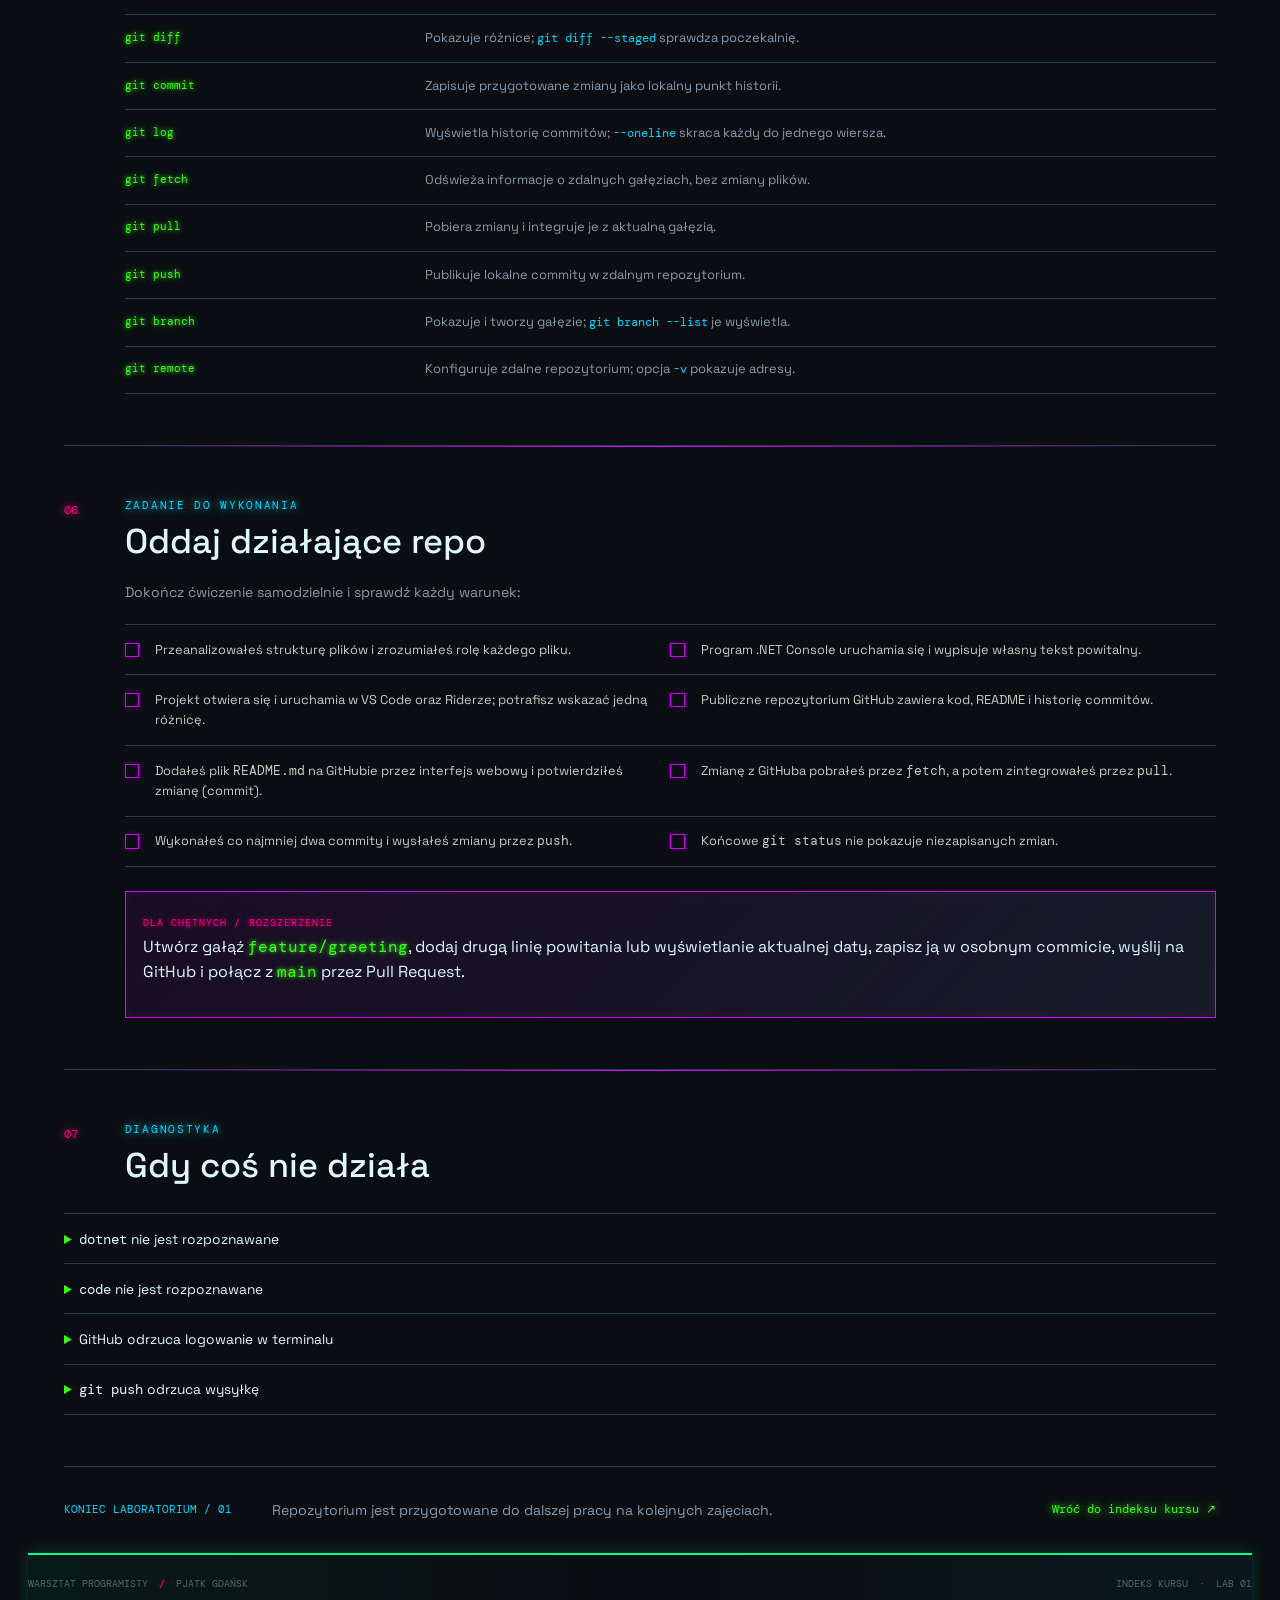
==== commit 76f81dee: "warp init" ====
--- a/site/laboratoria/lab-01.html
+++ b/site/laboratoria/lab-01.html
@@ -53,18 +53,33 @@
       </div>
       <pre class="code-block"><code>dotnet --version
 git --version</code></pre>
-      <p class="expected-result"><span class="result-mark" aria-hidden="true">✓</span> Pierwsze polecenie powinno wypisać wersję zaczynającą się od <code>10.</code>, drugie numer wersji Git.</p>
+      <ul class="expected-result"><span class="result-mark" aria-hidden="true">✓</span>
+        <li>Pierwsze polecenie wypisuje wersję zaczynającą się od <code>10.</code></li>
+        <li>Drugie polecenie wypisuje numer wersji Git</li>
+      </ul>
     </section>
 
     <section class="section-block" aria-labelledby="steps-title">
       <div class="block-heading"><span class="block-number">03</span><div><p class="eyebrow">ĆWICZENIE PROWADZONE</p><h2 id="steps-title">Od Hello World do repo</h2></div></div>
       <article class="lesson-step">
         <div class="step-heading"><span class="step-number">01</span><div><p class="eyebrow">TERMINAL / .NET CLI</p><h3>Utwórz projekt</h3></div></div>
-        <p>W PowerShell przejdź do katalogu, w którym trzymasz projekty. Utwórz aplikację i uruchom ją:</p>
+        <p>Przejdź do katalogu, w którym trzymasz projekty. Utwórz aplikację i uruchom ją:</p>
         <pre class="code-block"><code>dotnet new console --name HelloWorkshop
 cd HelloWorkshop
 dotnet run</code></pre>
-        <p class="expected-result"><span class="result-mark" aria-hidden="true">✓</span> W terminalu pojawi się <code>Hello, World!</code>. Otwórz <code>Program.cs</code>, zmień tekst na <code>Hello, Warsztacie Programisty!</code>, zapisz plik i ponownie wykonaj <code>dotnet run</code>.</p>
+<p>Po utworzeniu projektu przez polecenie poniżej, folder zawiera kilka ważnych plików:</p>
+        <ul class="instruction-list">
+          <li><code>HelloWorkshop.csproj</code> – plik konfiguracji projektu (metadane, zależności, ustawienia SDK)</li>
+          <li><code>Program.cs</code> – główny plik kodu źródłowego z metodą <code>Main</code></li>
+          <li><code>bin/</code> – folder z skompilowanymi binami (powstaje po <code>dotnet run</code> lub <code>dotnet build</code>)</li>
+          <li><code>obj/</code> – folder z plikam tymczasowymi procesu budowania (cache kompilacji)</li>
+        </ul>
+        <ul class="expected-result"><span class="result-mark" aria-hidden="true">✓</span>
+          <li>Zweryfikuj, czy wszystkie pliki się znajdują w katalogu projektu</li>
+          <li>W terminalu pojawi się <code>Hello, World!</code></li>
+          <li>Otwórz <code>Program.cs</code> i zmień tekst na <code>Hello, Warsztacie Programisty!</code></li>
+          <li>Zapisz plik i ponownie wykonaj <code>dotnet run</code></li>
+        </ul>
       </article>
 
       <article class="lesson-step">
@@ -89,41 +104,114 @@
       <article class="lesson-step">
         <div class="step-heading"><span class="step-number">04</span><div><p class="eyebrow">GIT / PIERWSZY PUSH</p><h3>Zapisz i opublikuj projekt</h3></div></div>
         <p>W terminalu, w katalogu <code>HelloWorkshop</code>, skonfiguruj autora commitów, zainicjuj repozytorium i sprawdź jego stan. Zastąp przykładowe dane własnymi.</p>
-        <pre class="code-block"><code>git config --global user.name "Imię Nazwisko"
+        <pre class="code-block"><code># Ustawia globalne dane autora (--global: dla wszystkich repozytoriów na tym komputerze)
+git config --global user.name "Imię Nazwisko"
 git config --global user.email "adres@example.com"
+
+# Inicjalizuje lokalne repozytorium (-b main: tworzy domyślną gałąź o nazwie main)
 git init -b main
+
+# Wyświetla status: niezleżone pliki, zmienione pliki, przygotowane do commita
 git status</code></pre>
         <p>Dodaj pliki do poczekalni, przejrzyj zmiany i utwórz commit:</p>
-        <pre class="code-block"><code>git add .
+        <pre class="code-block"><code># Dodaje wszystkie pliki z bieżącego katalogu do poczekalni (staging area)
+git add .
+
+# Wyświetla różnice między wersją w poczekalni a ostatnią wersją w repozytorium
+# (--staged: pokazuje tylko zmienione pliki przygotowane do commita)
 git diff --staged
+
+# Sprawdza aktualny status (powinny być zielone pliki gotowe do commita)
 git status
+
+# Zapisuje przygotowane zmiany z wiadomością komentarza
+# (-m: wiadomość commita, "feat: add...": konwencja opisywania zmian)
 git commit -m "feat: add Hello World console app"
+
+# Wyświetla historię commitów w skróconej formie (--oneline: jeden commit w jednym wierszu)
 git log --oneline</code></pre>
         <p>Połącz lokalne repozytorium z adresem skopiowanym z GitHuba i wyślij gałąź <code>main</code>:</p>
-        <pre class="code-block"><code>git remote add origin https://github.com/USERNAME/REPOSITORY.git
+        <pre class="code-block"><code># Tworzy odnośnik do zdalnego repozytorium o nazwie "origin" 
+# (origin: konwencja dla głównego repozytorium na serwerze)
+git remote add origin https://github.com/USERNAME/REPOSITORY.git
+
+# Wyświetla listę zdanych repozytoriów z ich adresami URL
+# (-v: verbose, pokazuje zarówno fetch jak i push URL)
 git remote -v
+
+# Publikuje lokalną gałąź main na serwer (zdalny branch origin/main)
+# (-u: ustawia tracking, czyli powiązuje lokalną gałąź z gałęzią zdalną)
 git push -u origin main</code></pre>
         <p>Zamień <code>USERNAME</code> i <code>REPOSITORY</code> na wartości z adresu repozytorium. Odśwież stronę GitHuba: powinny być widoczne pliki i commit.</p>
-        <p class="expected-result"><span class="result-mark" aria-hidden="true">✓</span> Opcja <code>-u</code> ustawia śledzenie gałęzi zdalnej. Przy kolejnych wysyłkach z tej gałęzi wystarczy <code>git push</code>.</p>
-      </article>
-
-      <article class="lesson-step">
-        <div class="step-heading"><span class="step-number">05</span><div><p class="eyebrow">GIT / FETCH I PULL</p><h3>Odbierz zmianę z GitHuba</h3></div></div>
-        <p>Na stronie repozytorium dodaj plik <code>README.md</code> przez <strong>Add a README</strong> i zatwierdź zmianę bezpośrednio na gałęzi <code>main</code>.</p>
+        <ul class="expected-result"><span class="result-mark" aria-hidden="true">✓</span>
+          <li>Opcja <code>-u</code> ustawia śledzenie gałęzi zdalnej</li>
+          <li>Przy kolejnych wysyłkach z tej gałęzi wystarczy <code>git push</code></li>
+        </ul>
+      </article>
+
+      <article class="lesson-step">
+        <div class="step-heading"><span class="step-number">05</span><div><p class="eyebrow">GITHUB / EDYCJA W INTERFEJSIE</p><h3>Dodaj plik README na GitHubie</h3></div></div>
+        <p>Otwórz stronę repozytorium na GitHubie. Będą tam widoczne pliki, które wysłałeś przez <code>git push</code>.</p>
+        <ol class="instruction-list">
+          <li>Kliknij przycisk <strong>Add a README</strong> (jeśli jest widoczny) lub przejdź do <strong>Add file → Create new file</strong>.</li>
+          <li>Wpisz nazwę pliku: <code>README.md</code></li>
+          <li>Dodaj zawartość, np.:
+            <pre class="code-block"><code># HelloWorkshop
+
+Aplikacja konsolowa .NET stworzenia podczas laboratorium.
+
+## Uruchomienie
+\`\`\`bash
+dotnet run
+\`\`\`</code></pre>
+          </li>
+          <li>Przewiń w dół i kliknij <strong>Commit changes</strong>. Dodaj wiadomość commita, np. "docs: add README" i potwierdź.</li>
+        </ol>
+        <ul class="expected-result"><span class="result-mark" aria-hidden="true">✓</span>
+          <li>Plik <code>README.md</code> pojawił się w repozytorium na GitHubie</li>
+          <li>Nowy commit "docs: add README" jest widoczny w historii</li>
+          <li>W następnym zadaniu pobierzesz tę zmianę do swojego komputera</li>
+        </ul>
+      </article>
+
+      <article class="lesson-step">
+        <div class="step-heading"><span class="step-number">06</span><div><p class="eyebrow">GIT / FETCH I PULL</p><h3>Odbierz zmianę z GitHuba</h3></div></div>
+        <p>Teraz pobrania zmianę, którą przed chwilą dodałeś na GitHubie do swojego komputera.</p>
         <p><code>fetch</code> pobiera informacje o zdalnych commitach, ale nie zmienia bieżących plików:</p>
-        <pre class="code-block"><code>git fetch origin
+        <pre class="code-block"><code># Pobiera informacje o zmianach ze zdalnego repozytorium (origin)
+# Nie zmienia lokalnych plików, tylko aktualizuje referencje do gałęzi zdalnej
+git fetch origin
+
+# Pokazuje aktualny status lokalnego repozytorium
 git status
+
+# Wyświetla historię commitów z dodatkowymi informacjami
+# (--all: pokazuje commity ze wszystkich gałęzi, lokalnych i zdalnych)
+# (--decorate: pokazuje gałęzie i tagi)
+# (-5: wyświetla tylko ostatnie 5 commitów)
 git log --oneline --all --decorate -5
+
+# Porównuje różnice między HEAD (aktualnym lokalnym commitem) a origin/main (zdalnym committem)
+# Pokazuje jakie zmiany są na serwerze, których brakuje lokalnie
 git diff HEAD..origin/main</code></pre>
         <p>Teraz zintegruj pobraną zmianę z lokalną gałęzią:</p>
-        <pre class="code-block"><code>git pull --ff-only origin main
+        <pre class="code-block"><code># Pobiera zmiany ze zdalnego repozytorium i integruje je z lokalną gałęzią
+# (--ff-only: fast-forward only, integracza powiedzie się tylko jeśli jest to fast-forward,
+#  czyli brak konfliktów - jeśli byłyby konflikty, komenda się przerywa)
+git pull --ff-only origin main
+
+# Sprawdza status po pull (powinien pokazać brak zmian, wszystko jest synchronizowane)
 git status</code></pre>
-        <p class="expected-result"><span class="result-mark" aria-hidden="true">✓</span> Po <code>fetch</code> README nie pojawi się jeszcze w katalogu; po <code>pull</code> jest już lokalnie. Opcja <code>--ff-only</code> przerwie operację, jeśli integracja wymagałaby utworzenia merge commita.</p>
+        <ul class="expected-result"><span class="result-mark" aria-hidden="true">✓</span>
+          <li>Po <code>fetch</code> README nie pojawi się jeszcze w katalogu</li>
+          <li>Po <code>pull</code> jest już lokalnie</li>
+          <li>Opcja <code>--ff-only</code> przerwie operację, jeśli integracja wymagałaby utworzenia merge commita</li>
+        </ul>
       </article>
     </section>
 
     <section class="section-block" aria-labelledby="git-title">
-      <div class="block-heading"><span class="block-number">04</span><div><p class="eyebrow">ŚCIĄGA</p><h2 id="git-title">Komendy, które właśnie poznałeś</h2></div></div>
+      <div class="block-heading"><span class="block-number">05</span><div><p class="eyebrow">ŚCIĄGA</p><h2 id="git-title">Komendy, które właśnie poznałeś</h2></div></div>
       <dl class="git-glossary">
         <div><dt><code>git status</code></dt><dd>Pokazuje gałąź oraz pliki zmienione, przygotowane i nieśledzone.</dd></div>
         <div><dt><code>git add</code></dt><dd>Wybiera zmiany do commita; <code>git add .</code> dodaje zmiany z bieżącego katalogu.</dd></div>
@@ -139,12 +227,14 @@
     </section>
 
     <section class="section-block" aria-labelledby="assignment-title">
-      <div class="block-heading"><span class="block-number">05</span><div><p class="eyebrow">ZADANIE DO WYKONANIA</p><h2 id="assignment-title">Oddaj działające repo</h2></div></div>
+      <div class="block-heading"><span class="block-number">06</span><div><p class="eyebrow">ZADANIE DO WYKONANIA</p><h2 id="assignment-title">Oddaj działające repo</h2></div></div>
       <p class="assignment-lede">Dokończ ćwiczenie samodzielnie i sprawdź każdy warunek:</p>
       <ul class="checklist">
+        <li><span class="check-box" aria-hidden="true"></span><span>Przeanalizowałeś strukturę plików i zrozumiałeś rolę każdego pliku.</span></li>
         <li><span class="check-box" aria-hidden="true"></span><span>Program .NET Console uruchamia się i wypisuje własny tekst powitalny.</span></li>
         <li><span class="check-box" aria-hidden="true"></span><span>Projekt otwiera się i uruchamia w VS Code oraz Riderze; potrafisz wskazać jedną różnicę.</span></li>
         <li><span class="check-box" aria-hidden="true"></span><span>Publiczne repozytorium GitHub zawiera kod, README i historię commitów.</span></li>
+        <li><span class="check-box" aria-hidden="true"></span><span>Dodałeś plik <code>README.md</code> na GitHubie przez interfejs webowy i potwierdziłeś zmianę (commit).</span></li>
         <li><span class="check-box" aria-hidden="true"></span><span>Zmianę z GitHuba pobrałeś przez <code>fetch</code>, a potem zintegrowałeś przez <code>pull</code>.</span></li>
         <li><span class="check-box" aria-hidden="true"></span><span>Wykonałeś co najmniej dwa commity i wysłałeś zmiany przez <code>push</code>.</span></li>
         <li><span class="check-box" aria-hidden="true"></span><span>Końcowe <code>git status</code> nie pokazuje niezapisanych zmian.</span></li>
@@ -153,7 +243,7 @@
     </section>
 
     <section class="section-block troubleshooting" aria-labelledby="troubleshooting-title">
-      <div class="block-heading"><span class="block-number">06</span><div><p class="eyebrow">DIAGNOSTYKA</p><h2 id="troubleshooting-title">Gdy coś nie działa</h2></div></div>
+      <div class="block-heading"><span class="block-number">07</span><div><p class="eyebrow">DIAGNOSTYKA</p><h2 id="troubleshooting-title">Gdy coś nie działa</h2></div></div>
       <details><summary><code>dotnet</code> nie jest rozpoznawane</summary><p>Sprawdź, czy zainstalowano .NET SDK, a nie tylko runtime. Otwórz ponownie terminal po instalacji i wykonaj <code>dotnet --info</code>.</p></details>
       <details><summary><code>code</code> nie jest rozpoznawane</summary><p>Otwórz VS Code z menu Start i wybierz <strong>File → Open Folder…</strong>. CLI nie jest wymagane.</p></details>
       <details><summary>GitHub odrzuca logowanie w terminalu</summary><p>Użyj logowania przez przeglądarkę oferowanego przez Git Credential Manager. Nie wpisuj hasła do GitHuba jako hasła Git i nie publikuj tokenu.</p></details>
--- a/site/assets/css/styles.css
+++ b/site/assets/css/styles.css
@@ -1,14 +1,17 @@
 :root {
   color-scheme: dark;
-  --ink: #101815;
-  --panel: #17221e;
-  --line: #35453e;
-  --text: #edf1e9;
-  --muted: #a4b0a7;
-  --soft: #75847a;
-  --acid: #d4f268;
-  --cyan: #82d9ce;
-  --orange: #f0a574;
+  --ink: #0a0e12;
+  --panel: #1a1f2e;
+  --line: #2a3f4a;
+  --text: #e0f7ff;
+  --muted: #8899aa;
+  --soft: #556677;
+  --acid: #00ff88;
+  --cyan: #00d9ff;
+  --orange: #ff6b35;
+  --neon-purple: #d600ff;
+  --neon-pink: #ff0080;
+  --neon-lime: #39ff14;
   --display: "Space Grotesk", "Arial Narrow", sans-serif;
   --body: "Space Grotesk", "Segoe UI", sans-serif;
   --mono: "DM Mono", "Cascadia Mono", Consolas, monospace;
@@ -18,60 +21,256 @@
   background: var(--ink);
   color: var(--text);
 }
+
+@keyframes glow-pulse {
+  0%, 100% { text-shadow: 0 0 10px var(--acid), 0 0 20px var(--acid); }
+  50% { text-shadow: 0 0 20px var(--acid), 0 0 40px var(--acid); }
+}
+
+@keyframes scan-lines {
+  0% { transform: translateY(-100%); }
+  100% { transform: translateY(100%); }
+}
+
+@keyframes float {
+  0%, 100% { transform: translateY(0px); }
+  50% { transform: translateY(-10px); }
+}
+
+@keyframes neon-flicker {
+  0%, 100% { text-shadow: 0 0 10px var(--cyan), 0 0 20px var(--cyan); }
+  50% { text-shadow: 0 0 5px var(--cyan), 0 0 10px var(--cyan); }
+}
 * { box-sizing: border-box; }
 html { min-width: 320px; scroll-behavior: smooth; }
-body { min-height: 100vh; margin: 0; background-color: var(--ink); background-image: radial-gradient(ellipse at 84% 6%, rgb(62 98 77 / 13%), transparent 34%), linear-gradient(90deg, transparent 49.95%, rgb(210 240 224 / 3%) 50%, transparent 50.05%); background-size: auto, 5.5rem 5.5rem; color: var(--text); line-height: 1.6; }
-a { color: inherit; text-underline-offset: 0.2em; }
-a:hover { color: var(--acid); }
-:focus-visible { outline: 2px solid var(--acid); outline-offset: 4px; }
-::selection { background: var(--acid); color: var(--ink); }
+body {
+  min-height: 100vh;
+  margin: 0;
+  background: linear-gradient(135deg, #0a0e12 0%, #1a0033 25%, #001a33 50%, #0a0e12 75%, #0a0e12 100%);
+  background-size: 400% 400%;
+  animation: gradient-shift 15s ease infinite;
+  background-attachment: fixed;
+  color: var(--text);
+  line-height: 1.6;
+  position: relative;
+  overflow-x: hidden;
+}
+
+body::before {
+  content: "";
+  position: fixed;
+  top: 0;
+  left: 0;
+  width: 100%;
+  height: 100%;
+  background: repeating-linear-gradient(
+    0deg,
+    rgba(0, 255, 136, 0.03) 0px,
+    rgba(0, 255, 136, 0.03) 1px,
+    transparent 1px,
+    transparent 2px
+  );
+  pointer-events: none;
+  z-index: -1;
+}
+
+@keyframes gradient-shift {
+  0% { background-position: 0% 50%; }
+  50% { background-position: 100% 50%; }
+  100% { background-position: 0% 50%; }
+}
+a { color: inherit; text-underline-offset: 0.2em; transition: all 300ms ease; }
+a:hover { color: var(--acid); text-shadow: 0 0 10px var(--acid), 0 0 20px var(--acid); }
+:focus-visible { outline: 2px solid var(--acid); outline-offset: 4px; box-shadow: 0 0 10px var(--acid); }
+::selection { background: var(--neon-purple); color: var(--text); }
 code, pre, .eyebrow, .data-label, .header-code, .lab-state, .prep-index, .note-index, .block-number, .step-number, .wordmark-symbol { font-family: var(--mono); }
 .skip-link { position: fixed; z-index: 10; top: 0.75rem; left: 0.75rem; transform: translateY(-160%); padding: 0.7rem 1rem; background: var(--acid); color: var(--ink); }
 .skip-link:focus { transform: translateY(0); }
 .site-header, main, .site-footer { width: min(100% - 3.5rem, 82rem); margin-inline: auto; }
-.site-header { min-height: 5.6rem; display: flex; align-items: center; justify-content: space-between; gap: 2rem; border-bottom: 1px solid var(--line); }
+.site-header {
+  min-height: 5.6rem;
+  display: flex;
+  align-items: center;
+  justify-content: space-between;
+  gap: 2rem;
+  border-bottom: 2px solid var(--acid);
+  box-shadow: 0 0 20px rgba(0, 255, 136, 0.3), inset 0 0 20px rgba(0, 255, 136, 0.05);
+  position: relative;
+  background: linear-gradient(90deg, rgba(0, 255, 136, 0.05) 0%, transparent 50%, rgba(0, 217, 255, 0.05) 100%);
+}
 .wordmark { display: inline-flex; align-items: center; gap: 0.8rem; text-decoration: none; font-size: 0.72rem; font-weight: 700; line-height: 1.15; }
-.wordmark-symbol { display: grid; place-items: center; width: 2.4rem; aspect-ratio: 1; border: 1px solid var(--acid); color: var(--acid); font-size: 1.1rem; }
-.wordmark-symbol span { color: var(--orange); }
+.wordmark-symbol {
+  display: grid;
+  place-items: center;
+  width: 2.4rem;
+  aspect-ratio: 1;
+  border: 2px solid var(--acid);
+  color: var(--acid);
+  font-size: 1.1rem;
+  box-shadow: 0 0 10px var(--acid), inset 0 0 10px rgba(0, 255, 136, 0.2);
+  transition: all 300ms ease;
+}
+.wordmark-symbol:hover { box-shadow: 0 0 20px var(--acid), 0 0 30px var(--neon-purple), inset 0 0 10px rgba(0, 255, 136, 0.4); }
+.wordmark-symbol span { color: var(--neon-pink); text-shadow: 0 0 10px var(--neon-pink); }
 .site-nav { display: flex; align-items: center; gap: clamp(1rem, 3vw, 2.8rem); height: 100%; }
-.nav-link, .nav-external { position: relative; display: inline-flex; align-items: center; gap: 0.45rem; min-height: 2.75rem; color: var(--muted); font-size: 0.83rem; text-decoration: none; }
-.nav-link:hover, .nav-external:hover, .nav-link.is-current { color: var(--text); }
-.nav-link.is-current::after { position: absolute; right: 0; bottom: -1.42rem; left: 0; height: 2px; background: var(--acid); content: ""; }
-.nav-external { color: var(--acid); }
+.nav-link, .nav-external {
+  position: relative;
+  display: inline-flex;
+  align-items: center;
+  gap: 0.45rem;
+  min-height: 2.75rem;
+  color: var(--muted);
+  font-size: 0.83rem;
+  text-decoration: none;
+  transition: all 300ms ease;
+}
+.nav-link:hover, .nav-external:hover, .nav-link.is-current { color: var(--text); text-shadow: 0 0 10px var(--cyan); }
+.nav-link.is-current::after {
+  position: absolute;
+  right: 0;
+  bottom: -1.42rem;
+  left: 0;
+  height: 2px;
+  background: linear-gradient(90deg, transparent, var(--acid), transparent);
+  box-shadow: 0 0 10px var(--acid);
+  content: "";
+}
+.nav-external { color: var(--acid); text-shadow: 0 0 8px var(--acid); }
 .header-code { color: var(--soft); font-size: 0.68rem; }
 .course-intro { display: grid; grid-template-columns: minmax(18rem, 0.9fr) minmax(25rem, 1.1fr); align-items: center; gap: clamp(2.5rem, 8vw, 8rem); padding-block: clamp(4.5rem, 9vw, 8.5rem) clamp(3.5rem, 7vw, 6.5rem); }
-.eyebrow { margin: 0 0 1.1rem; color: var(--cyan); font-size: 0.7rem; letter-spacing: 0.1em; line-height: 1.6; }
-.live-dot, .status-mark { display: inline-block; width: 0.48rem; height: 0.48rem; border-radius: 50%; background: var(--acid); box-shadow: 0 0 0.8rem rgb(212 242 104 / 45%); vertical-align: 0.04rem; }
+.eyebrow { margin: 0 0 1.1rem; color: var(--cyan); font-size: 0.7rem; letter-spacing: 0.15em; line-height: 1.6; text-shadow: 0 0 8px var(--cyan); }
+.live-dot, .status-mark {
+  display: inline-block;
+  width: 0.48rem;
+  height: 0.48rem;
+  border-radius: 50%;
+  background: var(--acid);
+  box-shadow: 0 0 10px var(--acid), 0 0 20px var(--acid), inset 0 0 5px rgba(255, 255, 255, 0.5);
+  vertical-align: 0.04rem;
+  animation: pulse-glow 2s ease-in-out infinite;
+}
+
+@keyframes pulse-glow {
+  0%, 100% { box-shadow: 0 0 10px var(--acid), 0 0 20px var(--acid); }
+  50% { box-shadow: 0 0 20px var(--acid), 0 0 40px var(--acid); }
+}
 .eyebrow-divider { padding-inline: 0.55rem; color: var(--soft); }
 h1, h2, h3, h4, p { margin-top: 0; }
 h1, h2, h3, h4 { font-family: var(--display); }
-.course-intro h1, .lab-hero h1 { margin-bottom: 1.4rem; font-size: clamp(3.3rem, 7.5vw, 6.4rem); font-weight: 600; line-height: 0.92; letter-spacing: 0; }
-.course-intro h1 span, .lab-hero h1 span { color: var(--acid); }
+.course-intro h1, .lab-hero h1 {
+  margin-bottom: 1.4rem;
+  font-size: clamp(3.3rem, 7.5vw, 6.4rem);
+  font-weight: 600;
+  line-height: 0.92;
+  letter-spacing: -0.02em;
+  text-shadow: 0 0 20px rgba(0, 255, 136, 0.5);
+  animation: glow-pulse 3s ease-in-out infinite;
+}
+.course-intro h1 span, .lab-hero h1 span {
+  color: var(--neon-pink);
+  text-shadow: 0 0 20px var(--neon-pink), 0 0 40px rgba(255, 0, 128, 0.4);
+}
 .intro-lede { max-width: 31rem; margin-bottom: 1.7rem; color: #bdc7bd; font-size: 1.08rem; }
-.text-link { display: inline-flex; align-items: center; gap: 0.8rem; padding-block: 0.5rem; color: var(--acid); font-family: var(--mono); font-size: 0.78rem; text-decoration: none; border-bottom: 1px solid rgb(212 242 104 / 45%); }
-.orbit-visual { position: relative; min-width: 0; margin: 0; aspect-ratio: 1.42; overflow: hidden; border: 1px solid var(--line); background: #26362f; }
+.text-link {
+  display: inline-flex;
+  align-items: center;
+  gap: 0.8rem;
+  padding-block: 0.5rem;
+  color: var(--acid);
+  font-family: var(--mono);
+  font-size: 0.78rem;
+  text-decoration: none;
+  border-bottom: 2px solid var(--acid);
+  transition: all 300ms ease;
+  text-shadow: 0 0 10px var(--acid);
+}
+.text-link:hover {
+  text-shadow: 0 0 20px var(--acid), 0 0 40px var(--neon-purple);
+  border-bottom-color: var(--neon-purple);
+}
+.orbit-visual {
+  position: relative;
+  min-width: 0;
+  margin: 0;
+  aspect-ratio: 1.42;
+  overflow: hidden;
+  border: 2px solid var(--cyan);
+  background: #0a1818;
+  box-shadow: 0 0 20px rgba(0, 217, 255, 0.3), inset 0 0 20px rgba(0, 217, 255, 0.1);
+}
 .orbit-visual::after { position: absolute; inset: 0; background: linear-gradient(90deg, rgb(11 18 16 / 20%), transparent 65%), linear-gradient(0deg, rgb(11 18 16 / 75%), transparent 38%); content: ""; pointer-events: none; }
-.orbit-visual img { width: 100%; height: 100%; object-fit: cover; object-position: center 55%; filter: saturate(0.72) contrast(1.05); }
-.orbit-visual figcaption { position: absolute; z-index: 1; right: 1.1rem; bottom: 1rem; left: 1.1rem; display: flex; justify-content: space-between; gap: 1rem; color: #e0e9dc; font-family: var(--mono); font-size: 0.62rem; }
-.visual-stamp { position: absolute; z-index: 1; top: 1rem; right: 1rem; display: grid; place-items: center; width: 3.2rem; aspect-ratio: 1; border: 1px solid rgb(212 242 104 / 70%); color: var(--acid); font-family: var(--mono); font-size: 0.66rem; line-height: 1.2; text-align: center; }
-.status-bar { display: grid; grid-template-columns: repeat(3, 1fr); border-block: 1px solid var(--line); }
+.orbit-visual img { width: 100%; height: 100%; object-fit: cover; object-position: center 55%; filter: saturate(0.72) contrast(1.05) brightness(0.95) hue-rotate(10deg); }
+.orbit-visual figcaption { position: absolute; z-index: 1; right: 1.1rem; bottom: 1rem; left: 1.1rem; display: flex; justify-content: space-between; gap: 1rem; color: #e0e9dc; font-family: var(--mono); font-size: 0.62rem; text-shadow: 0 0 5px var(--cyan); }
+.visual-stamp {
+  position: absolute;
+  z-index: 1;
+  top: 1rem;
+  right: 1rem;
+  display: grid;
+  place-items: center;
+  width: 3.2rem;
+  aspect-ratio: 1;
+  border: 2px solid var(--neon-lime);
+  color: var(--neon-lime);
+  font-family: var(--mono);
+  font-size: 0.66rem;
+  line-height: 1.2;
+  text-align: center;
+  box-shadow: 0 0 15px var(--neon-lime), inset 0 0 10px rgba(57, 255, 20, 0.2);
+  animation: float 4s ease-in-out infinite;
+}
+.status-bar {
+  display: grid;
+  grid-template-columns: repeat(3, 1fr);
+  border-block: 2px solid var(--cyan);
+  box-shadow: 0 0 15px rgba(0, 217, 255, 0.2);
+  background: linear-gradient(90deg, rgba(0, 217, 255, 0.05) 0%, transparent 50%, rgba(212, 0, 255, 0.05) 100%);
+}
 .status-bar > div { display: grid; gap: 0.38rem; padding: 1.15rem 1.5rem 1.15rem 0; }
 .status-bar > div + div { padding-left: 1.5rem; border-left: 1px solid var(--line); }
-.data-label { color: var(--soft); font-size: 0.63rem; letter-spacing: 0.1em; }
-.status-bar strong { display: flex; align-items: center; gap: 0.5rem; font-size: 0.86rem; font-weight: 500; }
+.data-label { color: var(--neon-lime); font-size: 0.63rem; letter-spacing: 0.1em; text-shadow: 0 0 5px var(--neon-lime); }
+.status-bar strong { display: flex; align-items: center; gap: 0.5rem; font-size: 0.86rem; font-weight: 500; color: var(--cyan); text-shadow: 0 0 8px var(--cyan); }
 .lab-index { padding-block: clamp(4rem, 8vw, 7rem); }
 .section-heading { display: flex; align-items: end; justify-content: space-between; gap: 2rem; margin-bottom: 1.5rem; }
 .section-heading .eyebrow { margin-bottom: 0.55rem; }
 .section-heading h2, .block-heading h2 { margin-bottom: 0; font-size: clamp(1.8rem, 3vw, 2.55rem); font-weight: 500; line-height: 1.12; }
 .section-note { margin-bottom: 0.15rem; color: var(--muted); font-size: 0.82rem; text-align: right; }
-.lab-row { display: grid; grid-template-columns: 4.5rem minmax(0, 1fr) auto 2rem; align-items: center; gap: 1rem; min-height: 6.2rem; padding: 1rem 1.15rem; border-top: 1px solid var(--line); text-decoration: none; transition: background-color 180ms ease, padding 180ms ease; }
-.lab-row:hover { padding-inline: 1.4rem; background: var(--panel); }
-.lab-number { color: var(--acid); font-family: var(--mono); }
+.lab-row {
+  display: grid;
+  grid-template-columns: 4.5rem minmax(0, 1fr) auto 2rem;
+  align-items: center;
+  gap: 1rem;
+  min-height: 6.2rem;
+  padding: 1rem 1.15rem;
+  border-top: 1px solid var(--line);
+  text-decoration: none;
+  transition: all 300ms ease;
+  position: relative;
+}
+.lab-row::before {
+  content: "";
+  position: absolute;
+  inset: 0;
+  background: linear-gradient(90deg, rgba(0, 255, 136, 0) 0%, rgba(0, 255, 136, 0.1) 50%, rgba(0, 255, 136, 0) 100%);
+  opacity: 0;
+  transition: opacity 300ms ease;
+  pointer-events: none;
+}
+.lab-row:hover {
+  padding-inline: 1.4rem;
+  background: rgba(26, 31, 46, 0.8);
+  border-left: 2px solid var(--acid);
+  border-right: 2px solid var(--neon-purple);
+  box-shadow: inset 0 0 20px rgba(0, 255, 136, 0.15);
+}
+.lab-row:hover::before { opacity: 1; }
+.lab-number { color: var(--acid); font-family: var(--mono); text-shadow: 0 0 8px var(--acid); }
 .lab-name { display: grid; gap: 0.15rem; }
 .lab-name strong { font-size: 1rem; font-weight: 500; }
 .lab-name small { color: var(--muted); font-size: 0.75rem; }
-.lab-state { color: var(--acid); font-size: 0.61rem; }
-.lab-arrow { color: var(--acid); text-align: right; }
+.lab-state { color: var(--neon-lime); font-size: 0.61rem; text-shadow: 0 0 5px var(--neon-lime); font-weight: 500; }
+.lab-arrow { color: var(--neon-pink); text-align: right; text-shadow: 0 0 5px var(--neon-pink); transition: transform 300ms ease; }
+.lab-row:hover .lab-arrow { transform: translateX(4px); }
 .lab-row.is-pending { cursor: default; border-bottom: 1px solid var(--line); }
 .lab-row.is-pending .lab-number, .lab-row.is-pending .lab-state, .lab-row.is-pending .lab-arrow { color: var(--soft); }
 .lab-row.is-pending:hover { padding-inline: 1.15rem; background: transparent; }
@@ -79,9 +278,20 @@
 .course-note p { max-width: 48rem; margin: 0; font-size: 0.88rem; }
 .course-note > a { color: var(--acid); font-size: 1.3rem; text-decoration: none; text-align: right; }
 .note-index { color: var(--cyan); font-size: 0.66rem; }
-.site-footer { display: flex; justify-content: space-between; gap: 1rem; padding-block: 1.3rem; border-top: 1px solid var(--line); color: var(--soft); font-family: var(--mono); font-size: 0.62rem; }
+.site-footer {
+  display: flex;
+  justify-content: space-between;
+  gap: 1rem;
+  padding-block: 1.3rem;
+  border-top: 2px solid var(--acid);
+  color: var(--soft);
+  font-family: var(--mono);
+  font-size: 0.62rem;
+  box-shadow: 0 0 15px rgba(0, 255, 136, 0.2);
+  background: linear-gradient(90deg, rgba(0, 255, 136, 0.05) 0%, transparent 50%, rgba(0, 217, 255, 0.05) 100%);
+}
 .site-footer a { color: inherit; text-decoration: none; }
-.footer-slash { padding-inline: 0.3rem; color: var(--orange); }
+.footer-slash { padding-inline: 0.3rem; color: var(--neon-pink); text-shadow: 0 0 5px var(--neon-pink); }
 .lab-page { max-width: 72rem; }
 .breadcrumbs { display: flex; gap: 0.7rem; padding-top: 1.6rem; color: var(--soft); font-family: var(--mono); font-size: 0.68rem; }
 .breadcrumbs a { color: var(--muted); text-decoration: none; }
@@ -89,12 +299,43 @@
 .lab-hero { display: grid; grid-template-columns: minmax(0, 1fr) 17rem; align-items: end; gap: 3rem; padding-block: 4.8rem 3.4rem; border-bottom: 1px solid var(--line); }
 .lab-hero h1 { margin-bottom: 1rem; font-size: clamp(3rem, 6vw, 5.3rem); }
 .lab-hero .intro-lede { margin-bottom: 0; }
-.lab-readout { display: grid; gap: 0.45rem; padding: 1.15rem; border: 1px solid var(--line); background: rgb(23 34 30 / 70%); }
-.lab-readout strong { font-size: 0.86rem; font-weight: 500; }
+.lab-readout {
+  display: grid;
+  gap: 0.45rem;
+  padding: 1.15rem;
+  border: 2px solid var(--cyan);
+  background: linear-gradient(135deg, rgba(0, 217, 255, 0.1) 0%, rgba(212, 0, 255, 0.1) 100%);
+  box-shadow: 0 0 15px rgba(0, 217, 255, 0.2), inset 0 0 15px rgba(0, 217, 255, 0.05);
+}
+.lab-readout strong { font-size: 0.86rem; font-weight: 500; color: var(--cyan); text-shadow: 0 0 8px var(--cyan); }
 .readout-rule { height: 1px; margin-block: 0.5rem; background: var(--line); }
-.section-block { padding-block: 3.2rem; border-bottom: 1px solid var(--line); }
-.block-heading { display: grid; grid-template-columns: 3rem minmax(0, 1fr); gap: 0.8rem; align-items: start; margin-bottom: 1.8rem; }
-.block-number { padding-top: 0.24rem; color: var(--acid); font-size: 0.77rem; }
+.section-block {
+  padding-block: 3.2rem;
+  border-bottom: 1px solid var(--line);
+  position: relative;
+}
+.section-block::before {
+  content: "";
+  position: absolute;
+  top: 0;
+  left: 0;
+  right: 0;
+  height: 1px;
+  background: linear-gradient(90deg, transparent, var(--neon-purple), transparent);
+}
+.block-heading {
+  display: grid;
+  grid-template-columns: 3rem minmax(0, 1fr);
+  gap: 0.8rem;
+  align-items: start;
+  margin-bottom: 1.8rem;
+}
+.block-number {
+  padding-top: 0.24rem;
+  color: var(--neon-pink);
+  font-size: 0.77rem;
+  text-shadow: 0 0 8px var(--neon-pink);
+}
 .block-heading .eyebrow { margin-bottom: 0.4rem; }
 .block-heading h2 { font-size: clamp(1.55rem, 3vw, 2.15rem); }
 .outcome-list { display: grid; grid-template-columns: repeat(2, 1fr); margin: 0; padding: 0; list-style: none; }
@@ -109,62 +350,134 @@
 .prep-item p { min-height: 4.1rem; margin-bottom: 0.75rem; color: var(--muted); font-size: 0.8rem; }
 .small-link { display: block; width: fit-content; margin-top: 0.35rem; color: var(--acid); font-family: var(--mono); font-size: 0.68rem; text-decoration: none; }
 .small-link span { color: var(--orange); }
-.code-block { overflow-x: auto; margin: 1rem 0; padding: 1rem 1.15rem; border-left: 2px solid var(--cyan); background: #0b110e; color: #dce9d7; font-family: var(--mono); font-size: 0.78rem; line-height: 1.8; }
+.code-block {
+  overflow-x: auto;
+  margin: 1rem 0;
+  padding: 1rem 1.15rem;
+  border-left: 3px solid var(--cyan);
+  border-right: 1px solid var(--neon-purple);
+  background: linear-gradient(90deg, rgba(0, 217, 255, 0.05) 0%, rgba(26, 31, 46, 0.8) 50%, rgba(212, 0, 255, 0.05) 100%);
+  color: var(--neon-lime);
+  font-family: var(--mono);
+  font-size: 0.78rem;
+  line-height: 1.8;
+  box-shadow: inset 0 0 20px rgba(0, 217, 255, 0.1);
+}
 .code-block code { white-space: pre; }
-.expected-result { display: flex; align-items: baseline; gap: 0.65rem; margin: 0.8rem 0 0; color: var(--muted); font-size: 0.81rem; }
-.expected-result code { color: var(--acid); }
-.result-mark { color: var(--acid); font-family: var(--mono); }
+.expected-result {
+  display: block;
+  margin: 0.8rem 0 0 3.45rem;
+  color: var(--muted);
+  font-size: 0.81rem;
+  padding: 0.6rem 0.8rem 0.6rem 0.8rem;
+  border-left: 2px solid var(--neon-lime);
+  background: rgba(57, 255, 20, 0.05);
+  line-height: 1.6;
+  list-style: none;
+}
+.expected-result .result-mark {
+  display: inline-block;
+  margin-right: 0.5rem;
+  vertical-align: top;
+}
+.expected-result li {
+  margin: 0.4rem 0 0.4rem 1.4rem;
+  color: var(--muted);
+  list-style: none;
+}
+.expected-result code { color: var(--neon-lime); text-shadow: 0 0 5px var(--neon-lime); }
+.result-mark { color: var(--neon-lime); font-family: var(--mono); }
 .lesson-step { padding-block: 1.8rem 2.2rem; border-top: 1px solid var(--line); }
 .lesson-step:first-of-type { border-top: 0; }
 .step-heading { display: grid; grid-template-columns: 2.6rem minmax(0, 1fr); gap: 0.85rem; align-items: start; margin-bottom: 1rem; }
-.step-number { display: grid; place-items: center; width: 2rem; aspect-ratio: 1; border: 1px solid var(--line); color: var(--acid); font-size: 0.7rem; }
+.step-heading > div {
+  display: flex;
+  flex-direction: column;
+}
+.step-number {
+  display: grid;
+  place-items: center;
+  width: 2rem;
+  aspect-ratio: 1;
+  border: 2px solid var(--neon-purple);
+  color: var(--neon-purple);
+  font-size: 0.7rem;
+  box-shadow: 0 0 10px var(--neon-purple), inset 0 0 10px rgba(212, 0, 255, 0.2);
+  transition: all 300ms ease;
+  font-weight: 600;
+}
+.lesson-step:hover .step-number {
+  box-shadow: 0 0 20px var(--neon-purple), 0 0 30px var(--neon-pink), inset 0 0 10px rgba(212, 0, 255, 0.3);
+}
 .step-heading .eyebrow { margin-bottom: 0.2rem; }
 .step-heading h3 { margin-bottom: 0; font-size: 1.3rem; font-weight: 500; }
 .lesson-step > p, .lesson-step > ol { max-width: 59rem; margin-left: 3.45rem; color: #c4cdc4; font-size: 0.88rem; }
 .lesson-step > .code-block { margin-left: 3.45rem; }
 .lesson-step code, .expected-result code, .git-glossary code { color: var(--cyan); font-size: 0.92em; }
 .editor-columns { display: grid; grid-template-columns: repeat(2, minmax(0, 1fr)); gap: 1.5rem; margin: 1rem 0 1.3rem 3.45rem; }
-.editor-columns > div { padding: 1rem 1.1rem; border: 1px solid var(--line); background: rgb(23 34 30 / 55%); }
-.editor-columns h4 { margin-bottom: 0.5rem; color: var(--acid); font-size: 1rem; font-weight: 500; }
+.editor-columns > div {
+  padding: 1rem 1.1rem;
+  border: 1px solid var(--line);
+  background: linear-gradient(135deg, rgba(0, 217, 255, 0.05) 0%, rgba(212, 0, 255, 0.05) 100%);
+  box-shadow: inset 0 0 10px rgba(0, 217, 255, 0.05);
+}
+.editor-columns h4 { margin-bottom: 0.5rem; color: var(--neon-lime); font-size: 1rem; font-weight: 500; text-shadow: 0 0 5px var(--neon-lime); }
 .editor-columns p { margin-bottom: 0.65rem; color: var(--muted); font-size: 0.81rem; }
 .editor-columns a { overflow-wrap: anywhere; }
 .comparison-prompt { display: grid; grid-template-columns: 7rem 1fr; gap: 0.8rem; margin-left: 3.45rem; padding: 1rem 0; border-block: 1px solid var(--line); }
-.comparison-prompt .data-label { color: var(--orange); }
+.comparison-prompt .data-label { color: var(--neon-lime); text-shadow: 0 0 5px var(--neon-lime); }
 .comparison-prompt p { margin: 0; color: var(--muted); font-size: 0.82rem; }
 .instruction-list { padding-left: 1.3rem; }
 .instruction-list li { padding: 0.35rem 0 0.35rem 0.3rem; }
 .instruction-list li::marker { color: var(--acid); font-family: var(--mono); }
 .instruction-list a { color: var(--cyan); }
-.safety-note { margin: 1.2rem 0 0 3.45rem; padding: 1rem 1.1rem; border-left: 2px solid var(--orange); background: rgb(240 165 116 / 7%); }
-.safety-note strong { color: var(--orange); font-size: 0.82rem; font-weight: 500; }
+.safety-note {
+  margin: 1.2rem 0 0 3.45rem;
+  padding: 1rem 1.1rem;
+  border-left: 3px solid var(--neon-pink);
+  background: rgba(255, 0, 128, 0.08);
+  box-shadow: inset 0 0 10px rgba(255, 0, 128, 0.1);
+}
+.safety-note strong {
+  color: var(--neon-pink);
+  font-size: 0.82rem;
+  font-weight: 500;
+  text-shadow: 0 0 5px var(--neon-pink);
+}
 .safety-note p { margin: 0.35rem 0 0; color: var(--muted); font-size: 0.8rem; }
 .command-key { display: grid; grid-template-columns: repeat(3, 1fr); margin: 1.3rem 0 0 3.45rem; border-block: 1px solid var(--line); }
 .command-key p { display: grid; gap: 0.3rem; margin: 0; padding: 0.8rem 0.9rem; }
 .command-key p:first-child { padding-left: 0; }
 .command-key p + p { border-left: 1px solid var(--line); }
-.command-key code { color: var(--acid); font-size: 0.78rem; }
+.command-key code { color: var(--neon-lime); font-size: 0.78rem; text-shadow: 0 0 5px var(--neon-lime); }
 .command-key span { color: var(--muted); font-size: 0.72rem; }
 .git-glossary { margin: 0 0 0 3.8rem; border-top: 1px solid var(--line); }
 .git-glossary > div { display: grid; grid-template-columns: minmax(9rem, 0.35fr) minmax(0, 1fr); gap: 1.5rem; padding: 0.8rem 0; border-bottom: 1px solid var(--line); }
 .git-glossary dt { font-family: var(--mono); font-size: 0.78rem; }
-.git-glossary dt code { color: var(--acid); }
+.git-glossary dt code { color: var(--neon-lime); text-shadow: 0 0 5px var(--neon-lime); }
 .git-glossary dd { margin: 0; color: var(--muted); font-size: 0.81rem; }
 .assignment-lede { margin: -0.5rem 0 1.3rem 3.8rem; color: var(--muted); font-size: 0.88rem; }
 .checklist { display: grid; grid-template-columns: repeat(2, 1fr); margin: 0 0 0 3.8rem; padding: 0; list-style: none; border-top: 1px solid var(--line); }
 .checklist li { display: grid; grid-template-columns: 1.2rem 1fr; gap: 0.7rem; padding: 0.9rem 1rem 0.9rem 0; border-bottom: 1px solid var(--line); color: #c4cdc4; font-size: 0.8rem; }
-.check-box { width: 0.9rem; aspect-ratio: 1; margin-top: 0.2rem; border: 1px solid var(--soft); }
-.extension-task { margin: 1.5rem 0 0 3.8rem; padding: 1rem 1.1rem; border: 1px solid var(--line); background: var(--panel); }
-.extension-task .data-label { color: var(--orange); }
-.extension-task p { margin: 0.45rem 0 0; color: var(--muted); font-size: 0.82rem; }
-.extension-task code { color: var(--cyan); }
+.check-box { width: 0.9rem; aspect-ratio: 1; margin-top: 0.2rem; border: 1px solid var(--neon-purple); box-shadow: 0 0 5px rgba(212, 0, 255, 0.3); }
+.extension-task {
+  margin: 1.5rem 0 0 3.8rem;
+  padding: 1rem 1.1rem;
+  border: 1px solid var(--neon-purple);
+  background: linear-gradient(135deg, rgba(212, 0, 255, 0.08) 0%, rgba(26, 31, 46, 0.8) 100%);
+  box-shadow: inset 0 0 10px rgba(212, 0, 255, 0.1);
+}
+.extension-task .data-label { color: var(--neon-pink); text-shadow: 0 0 5px var(--neon-pink); }
+.extension-task code { color: var(--neon-lime); text-shadow: 0 0 5px var(--neon-lime); }
 .troubleshooting details { border-top: 1px solid var(--line); }
 .troubleshooting details:last-child { border-bottom: 1px solid var(--line); }
-.troubleshooting summary { padding: 0.85rem 0; color: var(--text); font-size: 0.86rem; cursor: pointer; }
-.troubleshooting summary::marker { color: var(--acid); }
+.troubleshooting summary { padding: 0.85rem 0; color: var(--text); font-size: 0.86rem; cursor: pointer; transition: all 300ms ease; }
+.troubleshooting summary:hover { color: var(--neon-lime); text-shadow: 0 0 8px var(--neon-lime); }
+.troubleshooting summary::marker { color: var(--neon-lime); }
 .troubleshooting details p { max-width: 58rem; margin: -0.2rem 0 1rem; color: var(--muted); font-size: 0.82rem; }
 .next-step { display: grid; grid-template-columns: 12rem 1fr auto; align-items: center; gap: 1rem; padding-block: 2rem; }
 .next-step p { margin: 0; color: var(--muted); font-size: 0.88rem; }
-.next-step a { color: var(--acid); font-family: var(--mono); font-size: 0.72rem; text-decoration: none; }
+.next-step a { color: var(--neon-lime); font-family: var(--mono); font-size: 0.72rem; text-decoration: none; text-shadow: 0 0 8px var(--neon-lime); }
 @media (max-width: 760px) {
   .site-header, main, .site-footer { width: min(100% - 2rem, 82rem); }
   .site-header { min-height: 4.8rem; gap: 1rem; }
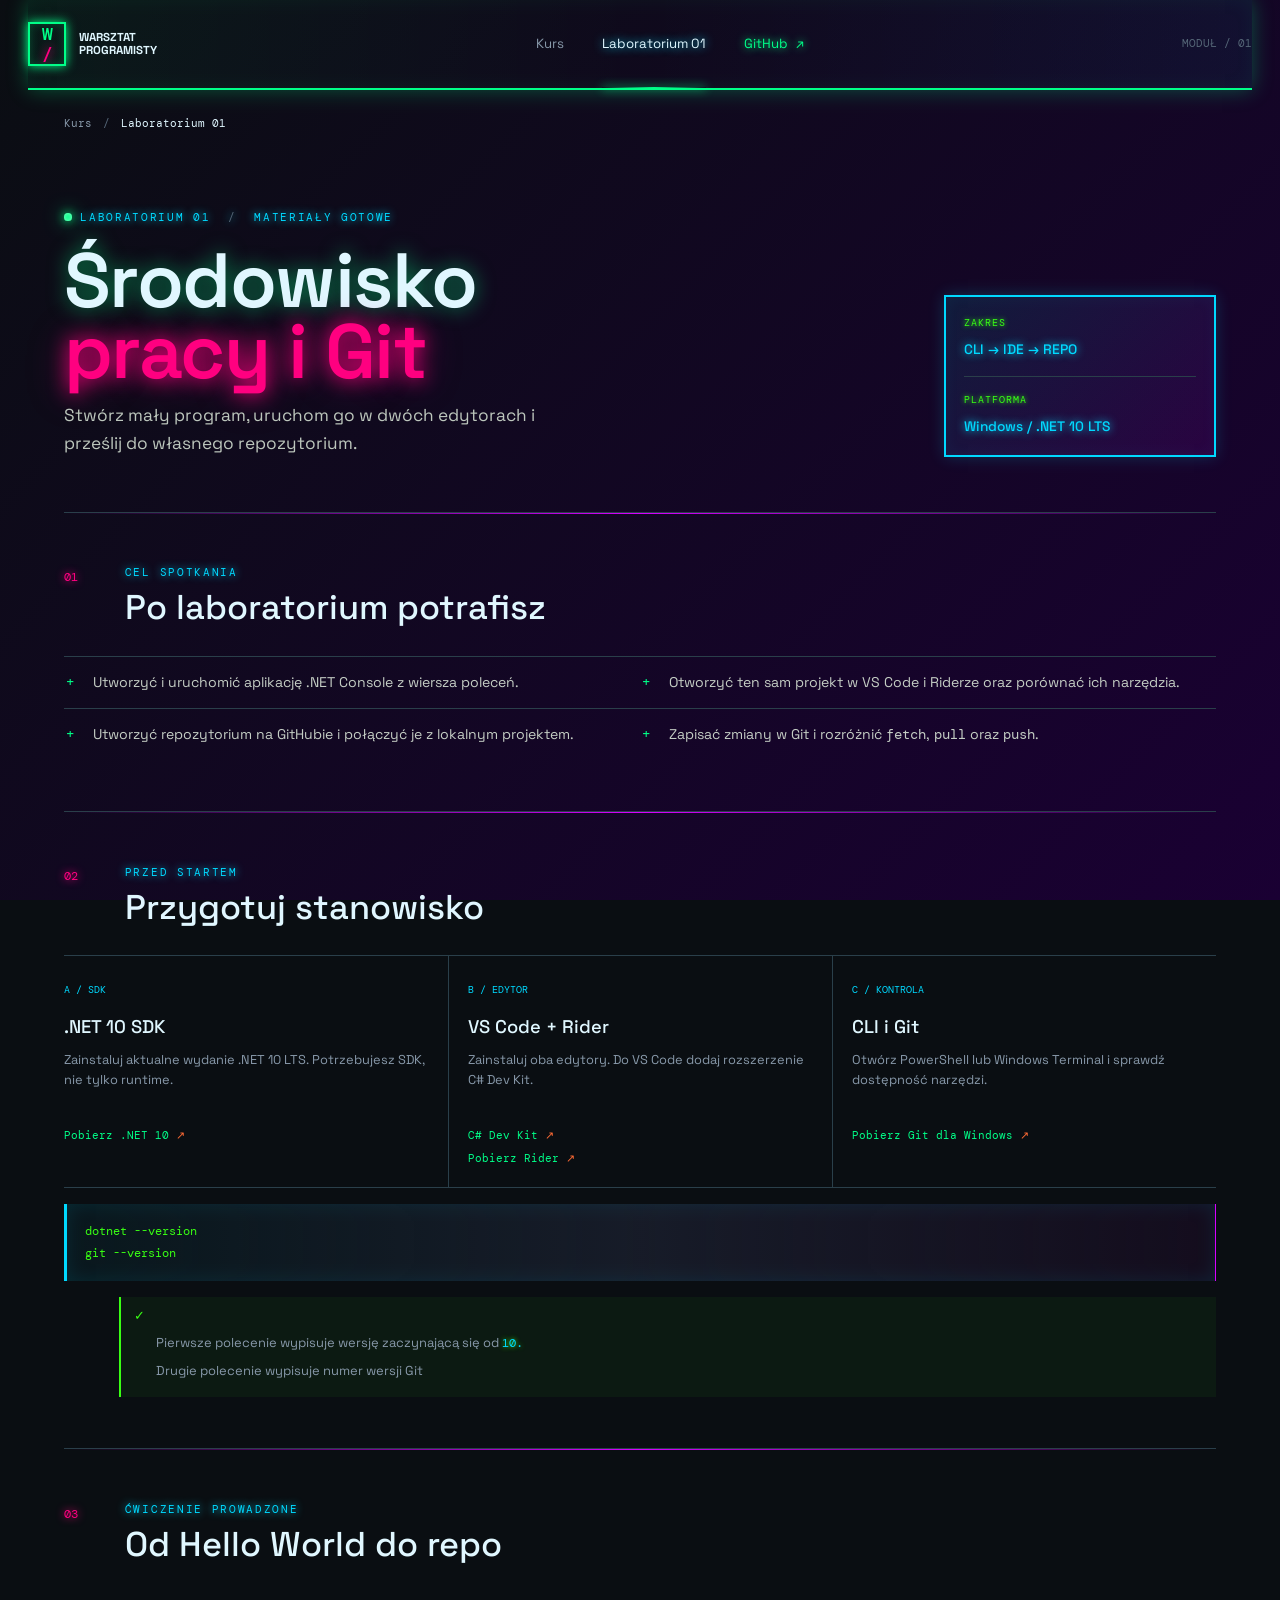
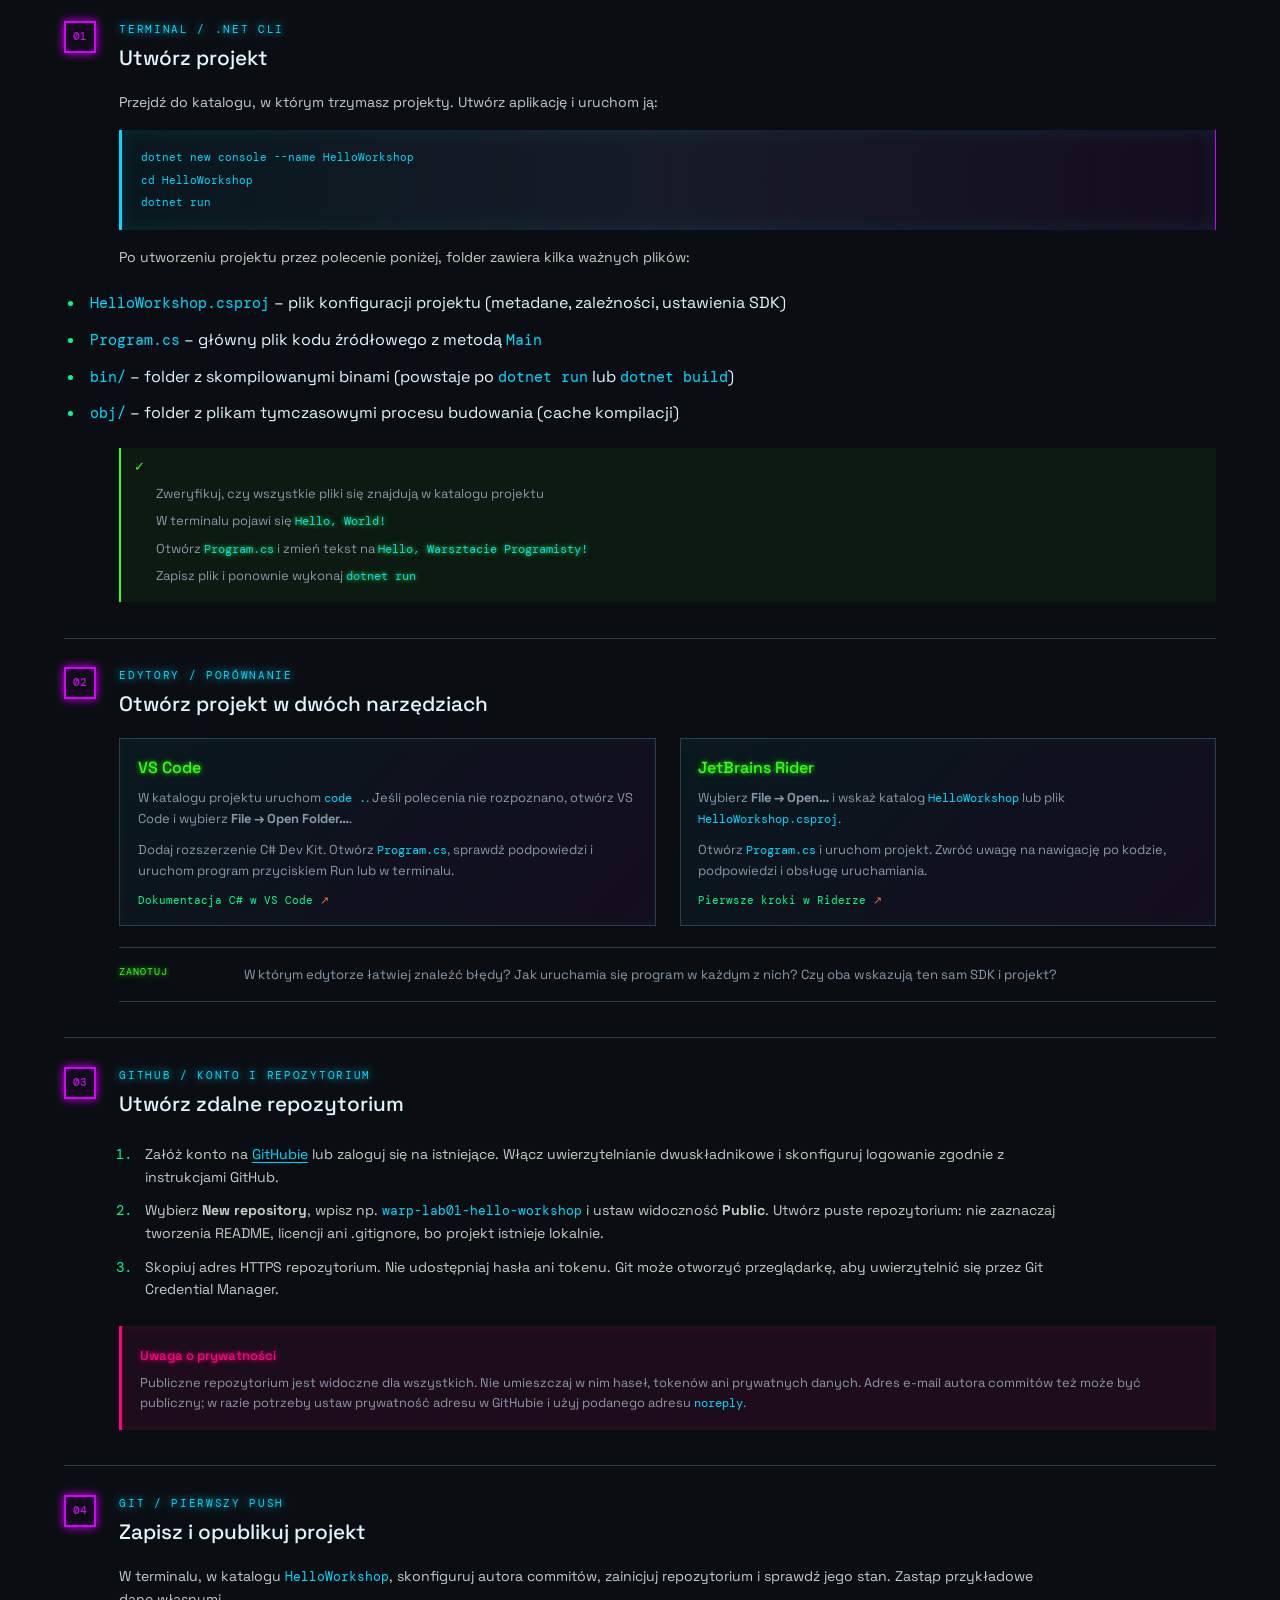
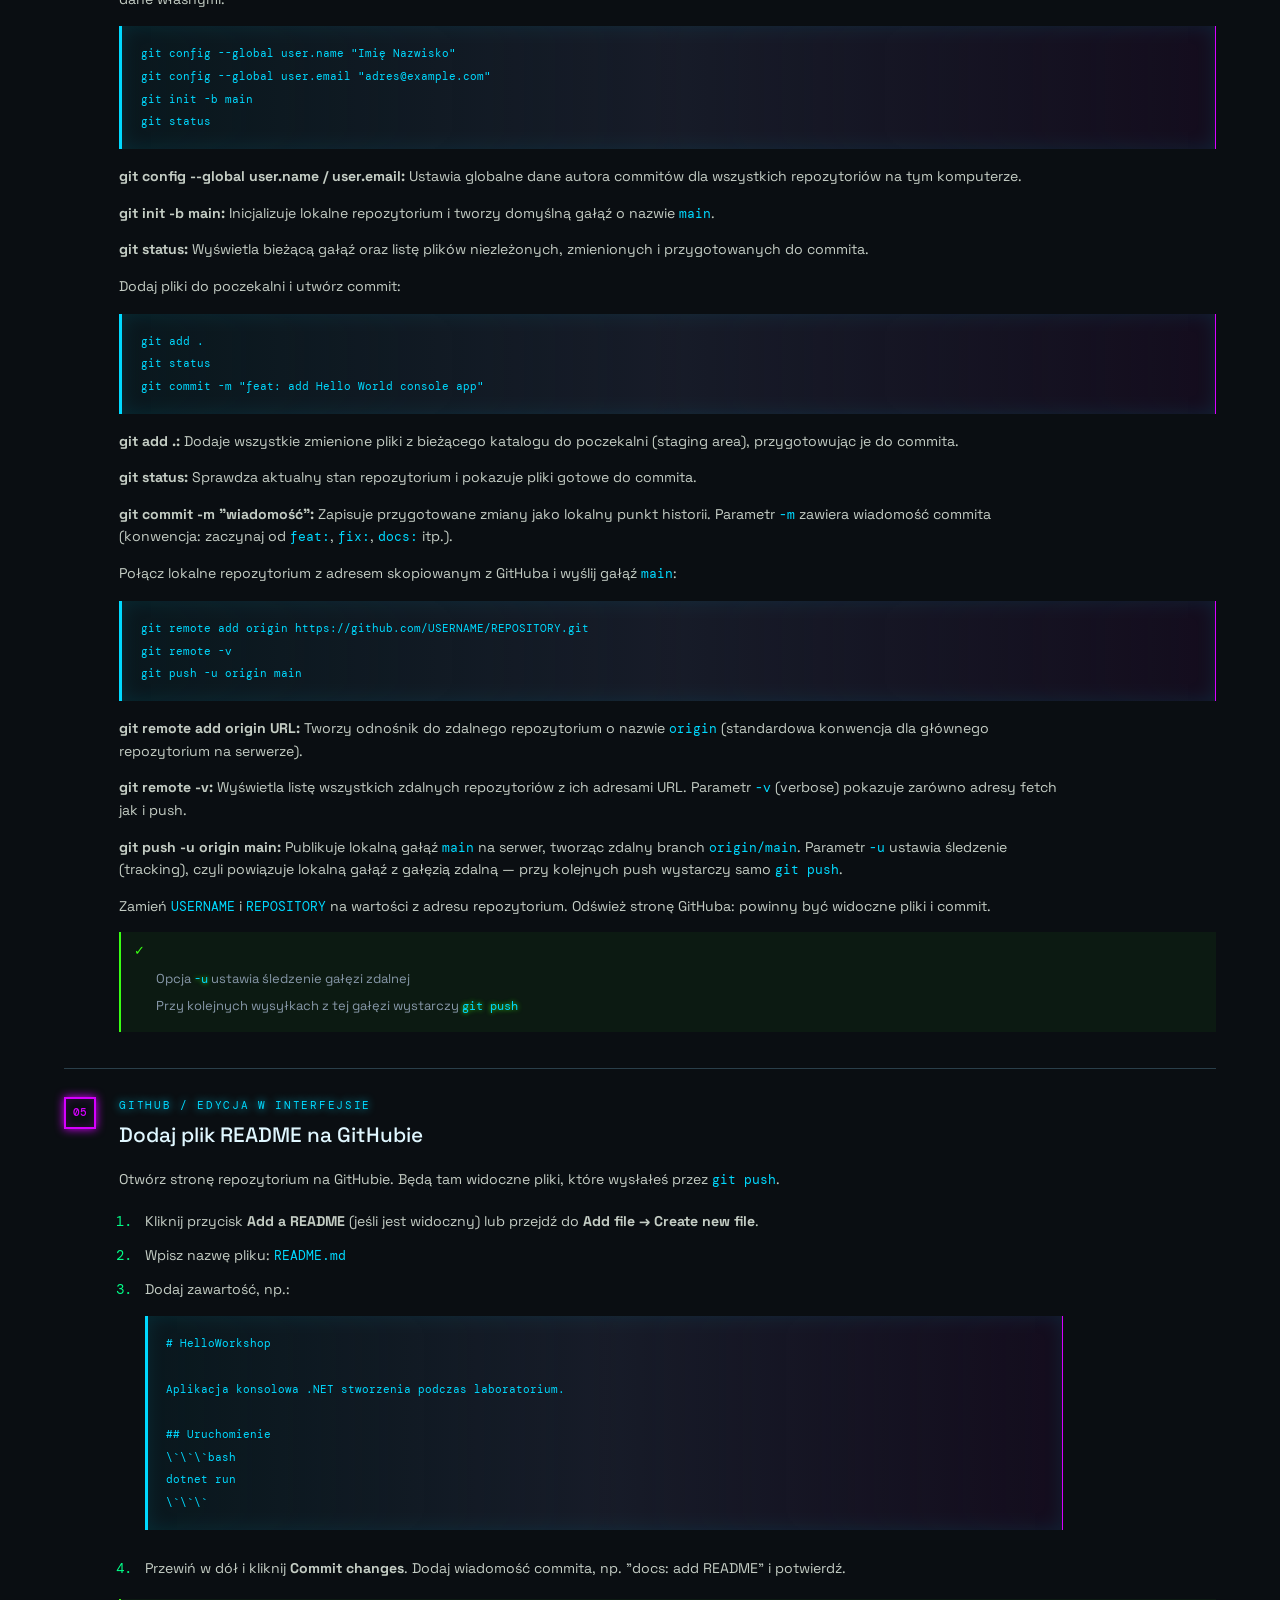
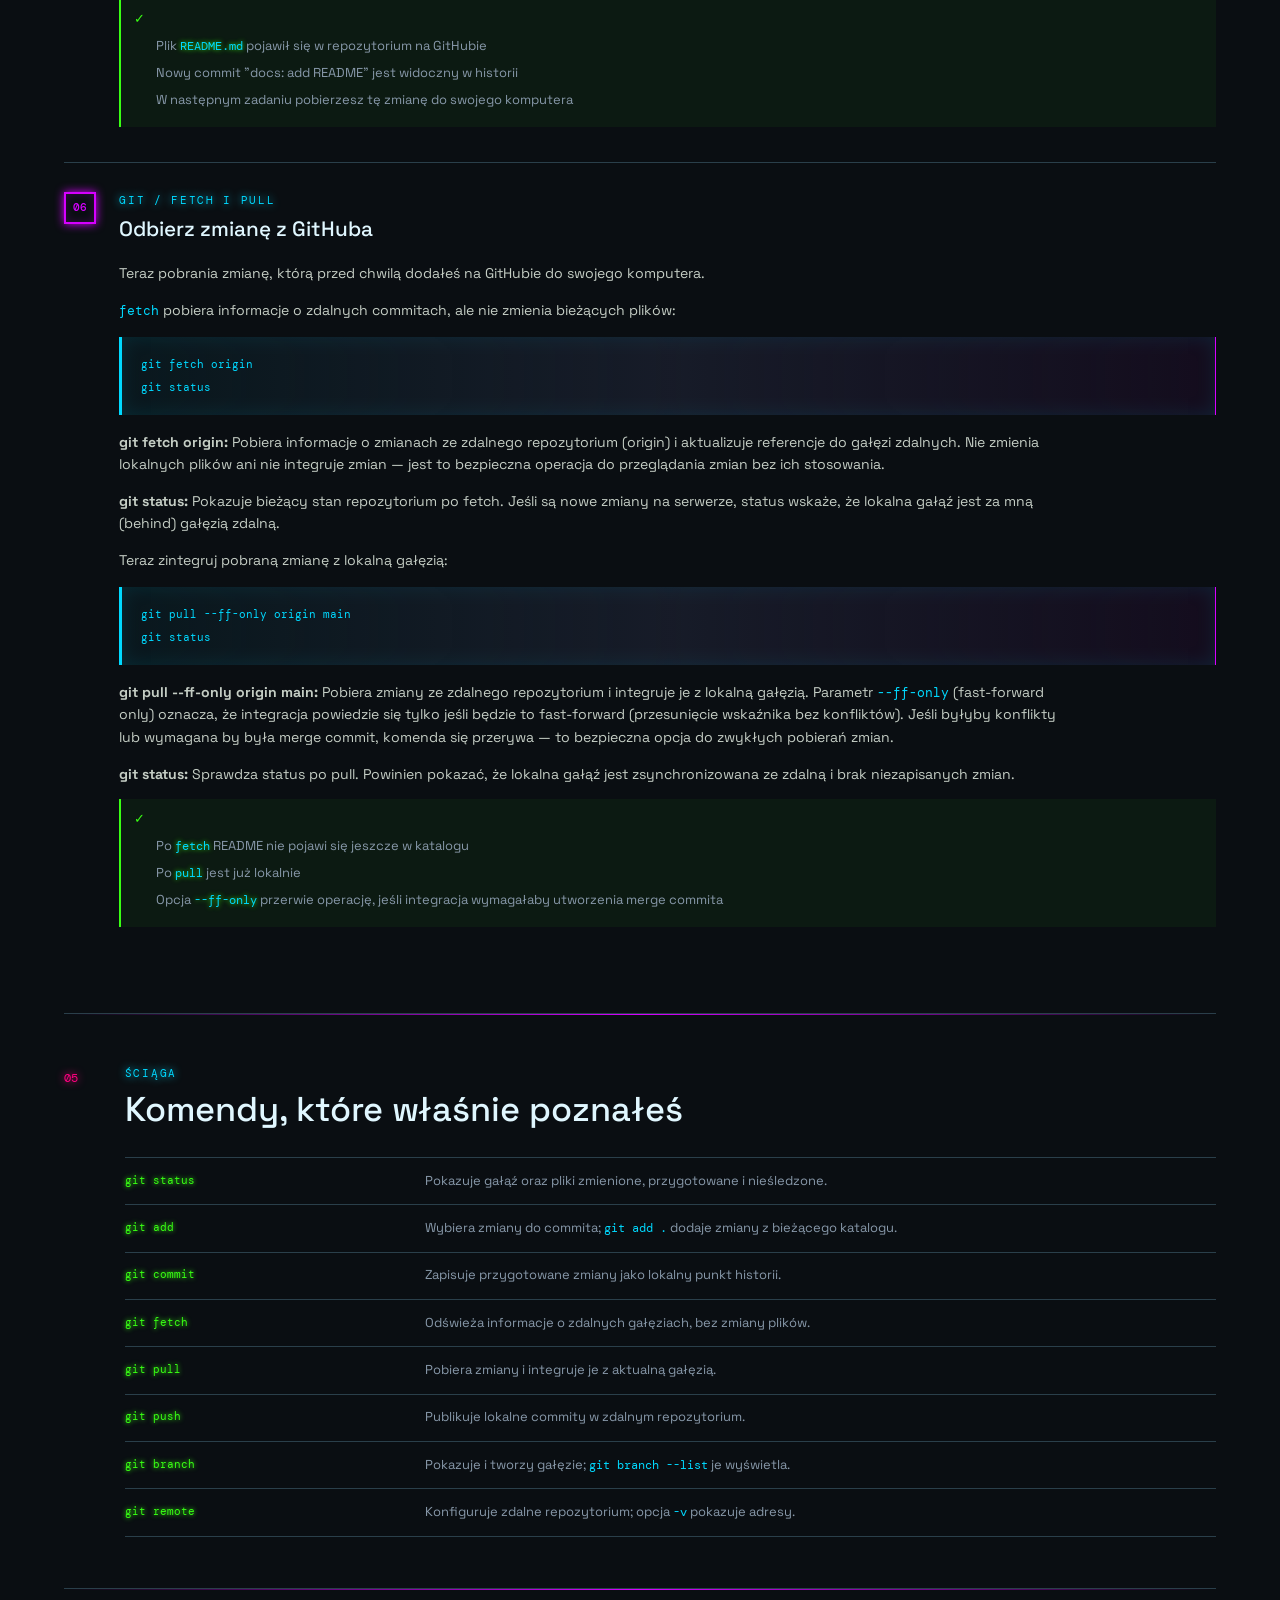
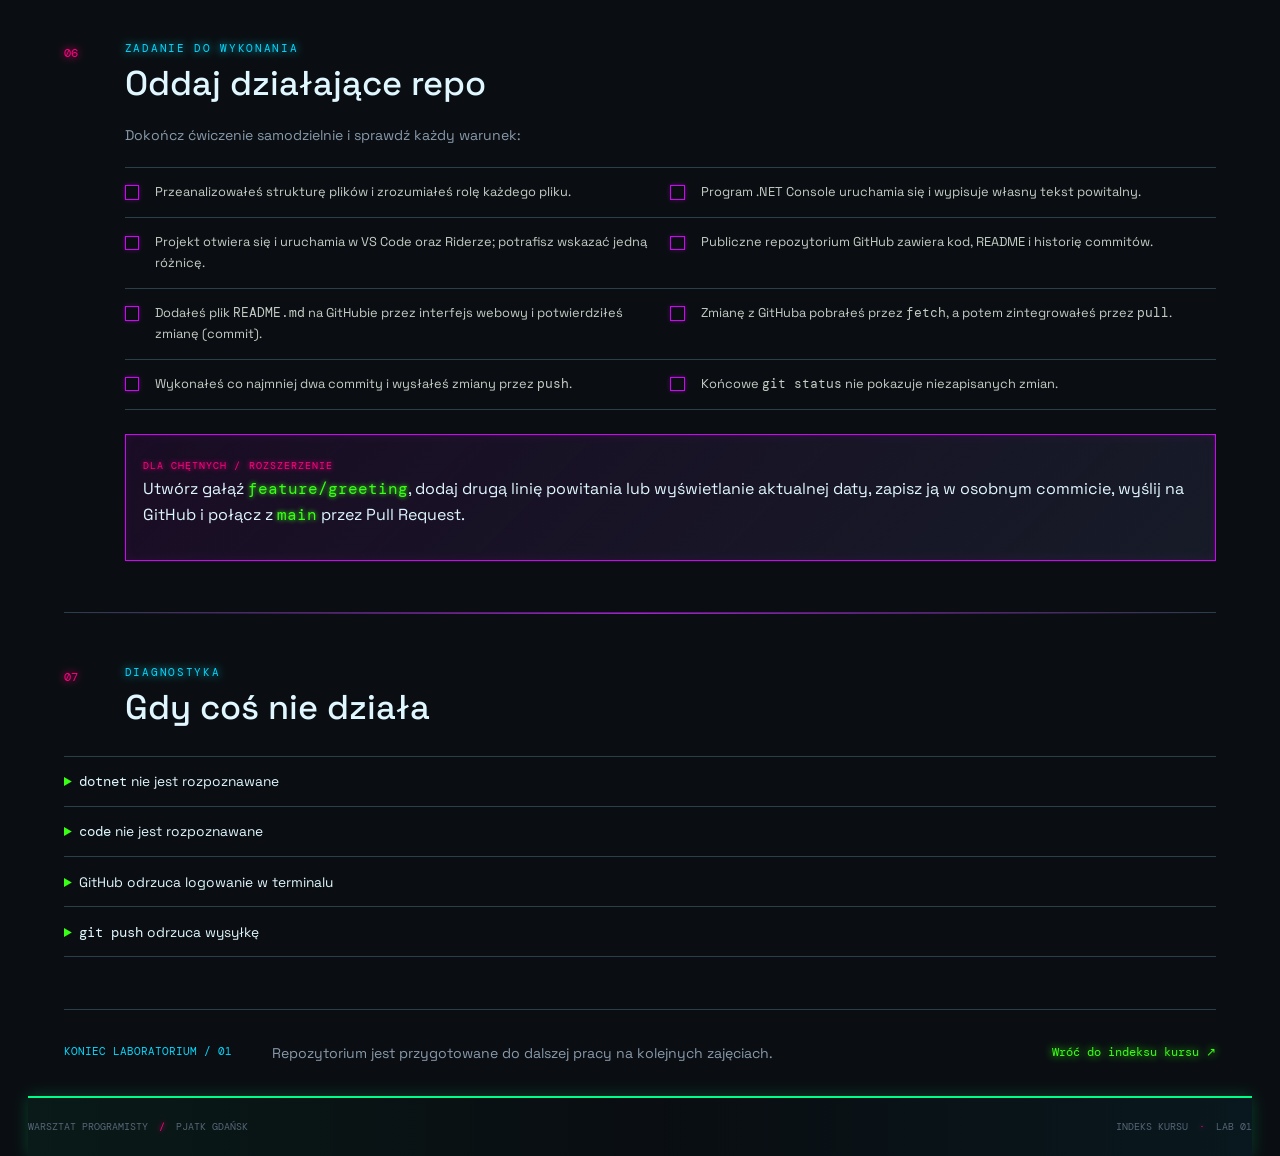
==== commit 7b3a5f28: "page" ====
--- a/site/laboratoria/lab-01.html
+++ b/site/laboratoria/lab-01.html
@@ -104,44 +104,27 @@
       <article class="lesson-step">
         <div class="step-heading"><span class="step-number">04</span><div><p class="eyebrow">GIT / PIERWSZY PUSH</p><h3>Zapisz i opublikuj projekt</h3></div></div>
         <p>W terminalu, w katalogu <code>HelloWorkshop</code>, skonfiguruj autora commitów, zainicjuj repozytorium i sprawdź jego stan. Zastąp przykładowe dane własnymi.</p>
-        <pre class="code-block"><code># Ustawia globalne dane autora (--global: dla wszystkich repozytoriów na tym komputerze)
-git config --global user.name "Imię Nazwisko"
+        <pre class="code-block"><code>git config --global user.name "Imię Nazwisko"
 git config --global user.email "adres@example.com"
-
-# Inicjalizuje lokalne repozytorium (-b main: tworzy domyślną gałąź o nazwie main)
 git init -b main
-
-# Wyświetla status: niezleżone pliki, zmienione pliki, przygotowane do commita
 git status</code></pre>
-        <p>Dodaj pliki do poczekalni, przejrzyj zmiany i utwórz commit:</p>
-        <pre class="code-block"><code># Dodaje wszystkie pliki z bieżącego katalogu do poczekalni (staging area)
-git add .
-
-# Wyświetla różnice między wersją w poczekalni a ostatnią wersją w repozytorium
-# (--staged: pokazuje tylko zmienione pliki przygotowane do commita)
-git diff --staged
-
-# Sprawdza aktualny status (powinny być zielone pliki gotowe do commita)
+        <p><strong>git config --global user.name / user.email:</strong> Ustawia globalne dane autora commitów dla wszystkich repozytoriów na tym komputerze.</p>
+        <p><strong>git init -b main:</strong> Inicjalizuje lokalne repozytorium i tworzy domyślną gałąź o nazwie <code>main</code>.</p>
+        <p><strong>git status:</strong> Wyświetla bieżącą gałąź oraz listę plików niezleżonych, zmienionych i przygotowanych do commita.</p>
+        <p>Dodaj pliki do poczekalni i utwórz commit:</p>
+        <pre class="code-block"><code>git add .
 git status
-
-# Zapisuje przygotowane zmiany z wiadomością komentarza
-# (-m: wiadomość commita, "feat: add...": konwencja opisywania zmian)
-git commit -m "feat: add Hello World console app"
-
-# Wyświetla historię commitów w skróconej formie (--oneline: jeden commit w jednym wierszu)
-git log --oneline</code></pre>
+git commit -m "feat: add Hello World console app"</code></pre>
+        <p><strong>git add .:</strong> Dodaje wszystkie zmienione pliki z bieżącego katalogu do poczekalni (staging area), przygotowując je do commita.</p>
+        <p><strong>git status:</strong> Sprawdza aktualny stan repozytorium i pokazuje pliki gotowe do commita.</p>
+        <p><strong>git commit -m "wiadomość":</strong> Zapisuje przygotowane zmiany jako lokalny punkt historii. Parametr <code>-m</code> zawiera wiadomość commita (konwencja: zaczynaj od <code>feat:</code>, <code>fix:</code>, <code>docs:</code> itp.).</p>
         <p>Połącz lokalne repozytorium z adresem skopiowanym z GitHuba i wyślij gałąź <code>main</code>:</p>
-        <pre class="code-block"><code># Tworzy odnośnik do zdalnego repozytorium o nazwie "origin" 
-# (origin: konwencja dla głównego repozytorium na serwerze)
-git remote add origin https://github.com/USERNAME/REPOSITORY.git
-
-# Wyświetla listę zdanych repozytoriów z ich adresami URL
-# (-v: verbose, pokazuje zarówno fetch jak i push URL)
+        <pre class="code-block"><code>git remote add origin https://github.com/USERNAME/REPOSITORY.git
 git remote -v
-
-# Publikuje lokalną gałąź main na serwer (zdalny branch origin/main)
-# (-u: ustawia tracking, czyli powiązuje lokalną gałąź z gałęzią zdalną)
 git push -u origin main</code></pre>
+        <p><strong>git remote add origin URL:</strong> Tworzy odnośnik do zdalnego repozytorium o nazwie <code>origin</code> (standardowa konwencja dla głównego repozytorium na serwerze).</p>
+        <p><strong>git remote -v:</strong> Wyświetla listę wszystkich zdalnych repozytoriów z ich adresami URL. Parametr <code>-v</code> (verbose) pokazuje zarówno adresy fetch jak i push.</p>
+        <p><strong>git push -u origin main:</strong> Publikuje lokalną gałąź <code>main</code> na serwer, tworząc zdalny branch <code>origin/main</code>. Parametr <code>-u</code> ustawia śledzenie (tracking), czyli powiązuje lokalną gałąź z gałęzią zdalną — przy kolejnych push wystarczy samo <code>git push</code>.</p>
         <p>Zamień <code>USERNAME</code> i <code>REPOSITORY</code> na wartości z adresu repozytorium. Odśwież stronę GitHuba: powinny być widoczne pliki i commit.</p>
         <ul class="expected-result"><span class="result-mark" aria-hidden="true">✓</span>
           <li>Opcja <code>-u</code> ustawia śledzenie gałęzi zdalnej</li>
@@ -178,30 +161,15 @@
         <div class="step-heading"><span class="step-number">06</span><div><p class="eyebrow">GIT / FETCH I PULL</p><h3>Odbierz zmianę z GitHuba</h3></div></div>
         <p>Teraz pobrania zmianę, którą przed chwilą dodałeś na GitHubie do swojego komputera.</p>
         <p><code>fetch</code> pobiera informacje o zdalnych commitach, ale nie zmienia bieżących plików:</p>
-        <pre class="code-block"><code># Pobiera informacje o zmianach ze zdalnego repozytorium (origin)
-# Nie zmienia lokalnych plików, tylko aktualizuje referencje do gałęzi zdalnej
-git fetch origin
-
-# Pokazuje aktualny status lokalnego repozytorium
-git status
-
-# Wyświetla historię commitów z dodatkowymi informacjami
-# (--all: pokazuje commity ze wszystkich gałęzi, lokalnych i zdalnych)
-# (--decorate: pokazuje gałęzie i tagi)
-# (-5: wyświetla tylko ostatnie 5 commitów)
-git log --oneline --all --decorate -5
-
-# Porównuje różnice między HEAD (aktualnym lokalnym commitem) a origin/main (zdalnym committem)
-# Pokazuje jakie zmiany są na serwerze, których brakuje lokalnie
-git diff HEAD..origin/main</code></pre>
+        <pre class="code-block"><code>git fetch origin
+git status</code></pre>
+        <p><strong>git fetch origin:</strong> Pobiera informacje o zmianach ze zdalnego repozytorium (origin) i aktualizuje referencje do gałęzi zdalnych. Nie zmienia lokalnych plików ani nie integruje zmian — jest to bezpieczna operacja do przeglądania zmian bez ich stosowania.</p>
+        <p><strong>git status:</strong> Pokazuje bieżący stan repozytorium po fetch. Jeśli są nowe zmiany na serwerze, status wskaże, że lokalna gałąź jest za mną (behind) gałęzią zdalną.</p>
         <p>Teraz zintegruj pobraną zmianę z lokalną gałęzią:</p>
-        <pre class="code-block"><code># Pobiera zmiany ze zdalnego repozytorium i integruje je z lokalną gałęzią
-# (--ff-only: fast-forward only, integracza powiedzie się tylko jeśli jest to fast-forward,
-#  czyli brak konfliktów - jeśli byłyby konflikty, komenda się przerywa)
-git pull --ff-only origin main
-
-# Sprawdza status po pull (powinien pokazać brak zmian, wszystko jest synchronizowane)
+        <pre class="code-block"><code>git pull --ff-only origin main
 git status</code></pre>
+        <p><strong>git pull --ff-only origin main:</strong> Pobiera zmiany ze zdalnego repozytorium i integruje je z lokalną gałęzią. Parametr <code>--ff-only</code> (fast-forward only) oznacza, że integracja powiedzie się tylko jeśli będzie to fast-forward (przesunięcie wskaźnika bez konfliktów). Jeśli byłyby konflikty lub wymagana by była merge commit, komenda się przerywa — to bezpieczna opcja do zwykłych pobierań zmian.</p>
+        <p><strong>git status:</strong> Sprawdza status po pull. Powinien pokazać, że lokalna gałąź jest zsynchronizowana ze zdalną i brak niezapisanych zmian.</p>
         <ul class="expected-result"><span class="result-mark" aria-hidden="true">✓</span>
           <li>Po <code>fetch</code> README nie pojawi się jeszcze w katalogu</li>
           <li>Po <code>pull</code> jest już lokalnie</li>
@@ -215,9 +183,7 @@
       <dl class="git-glossary">
         <div><dt><code>git status</code></dt><dd>Pokazuje gałąź oraz pliki zmienione, przygotowane i nieśledzone.</dd></div>
         <div><dt><code>git add</code></dt><dd>Wybiera zmiany do commita; <code>git add .</code> dodaje zmiany z bieżącego katalogu.</dd></div>
-        <div><dt><code>git diff</code></dt><dd>Pokazuje różnice; <code>git diff --staged</code> sprawdza poczekalnię.</dd></div>
         <div><dt><code>git commit</code></dt><dd>Zapisuje przygotowane zmiany jako lokalny punkt historii.</dd></div>
-        <div><dt><code>git log</code></dt><dd>Wyświetla historię commitów; <code>--oneline</code> skraca każdy do jednego wiersza.</dd></div>
         <div><dt><code>git fetch</code></dt><dd>Odświeża informacje o zdalnych gałęziach, bez zmiany plików.</dd></div>
         <div><dt><code>git pull</code></dt><dd>Pobiera zmiany i integruje je z aktualną gałęzią.</dd></div>
         <div><dt><code>git push</code></dt><dd>Publikuje lokalne commity w zdalnym repozytorium.</dd></div>
